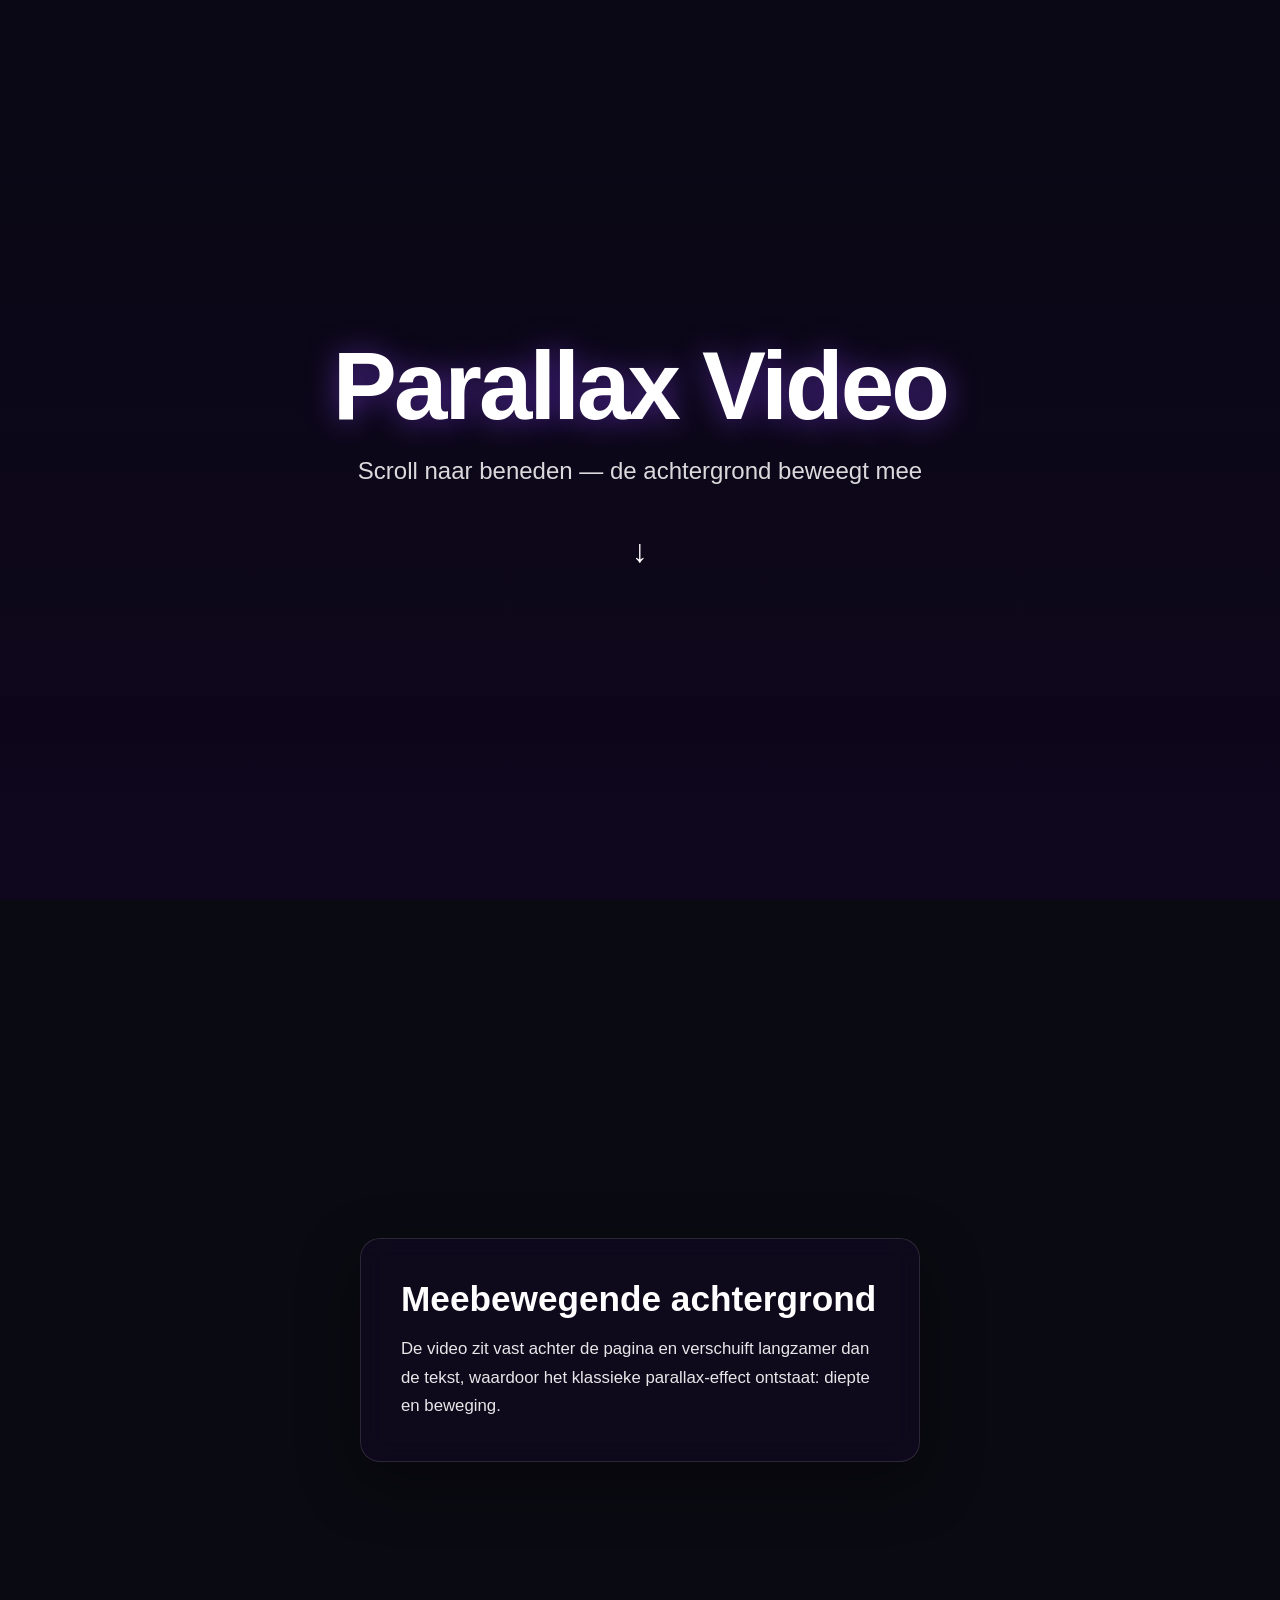
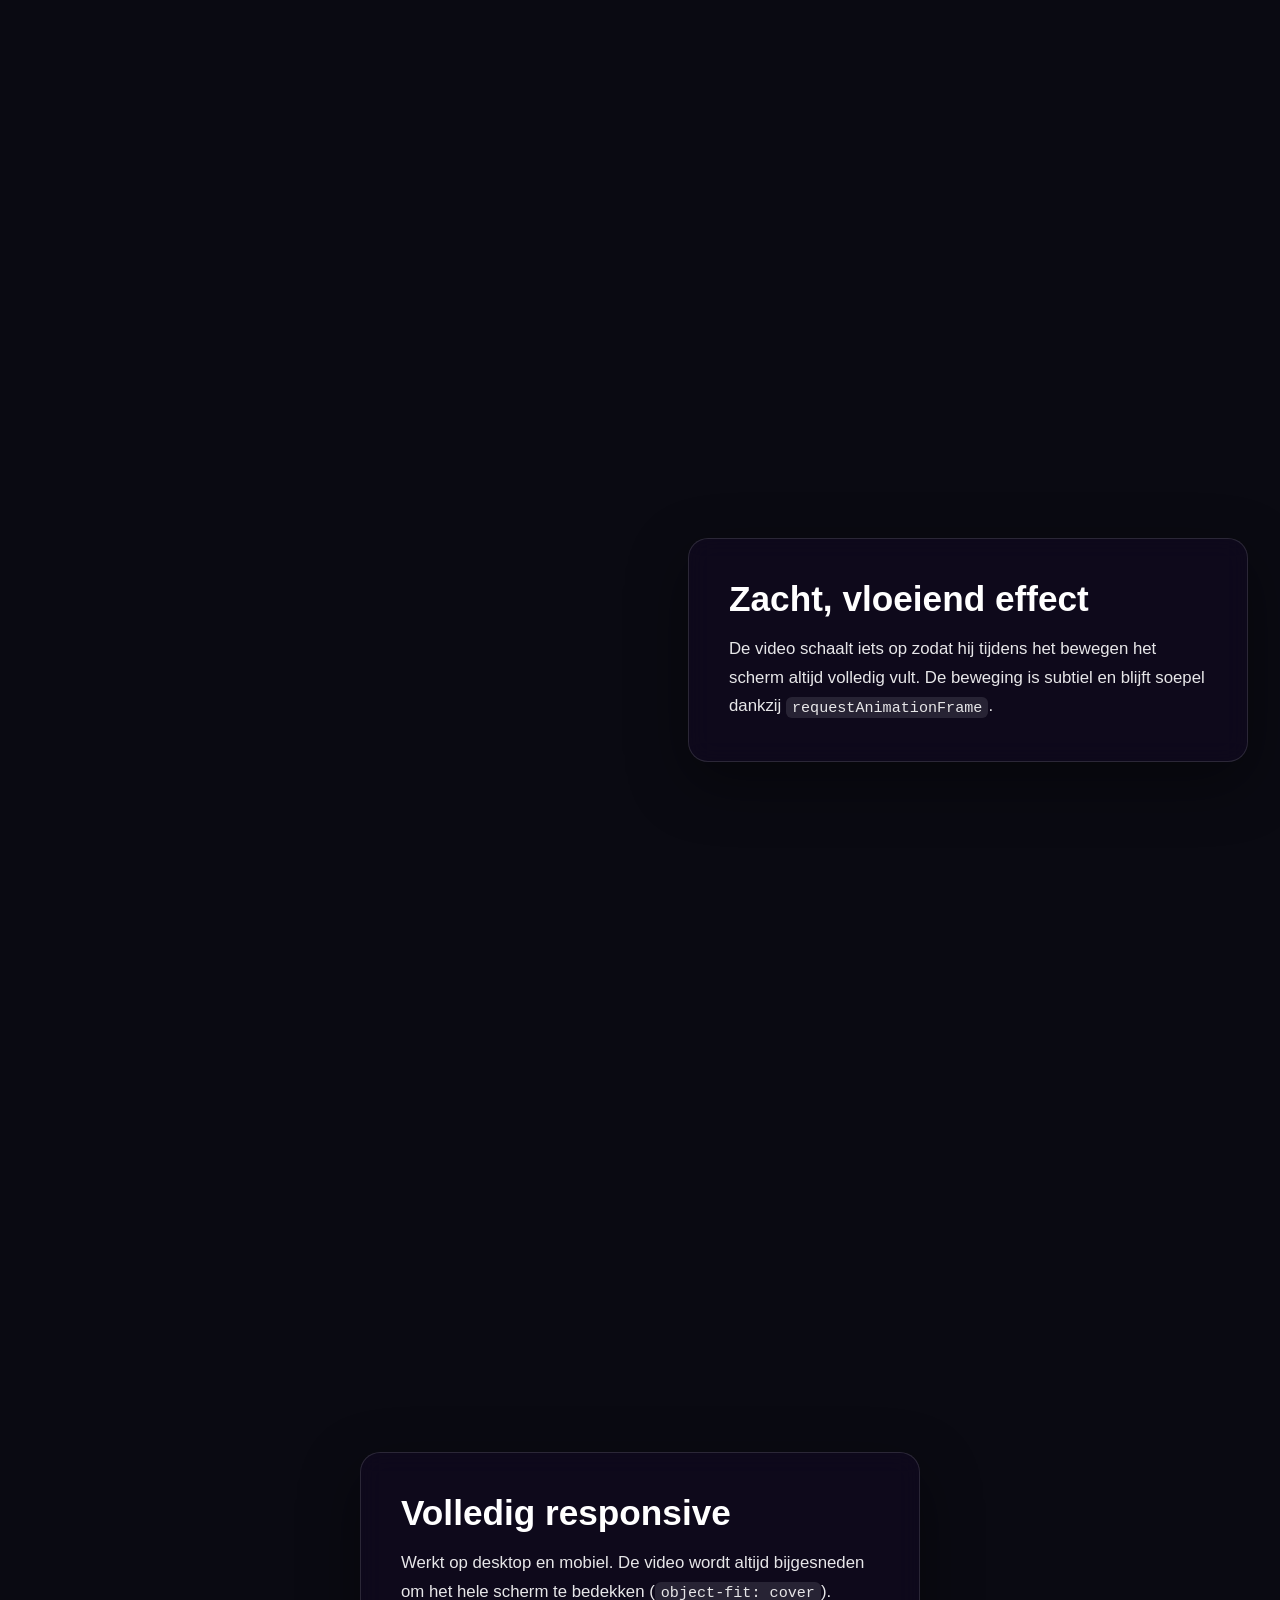
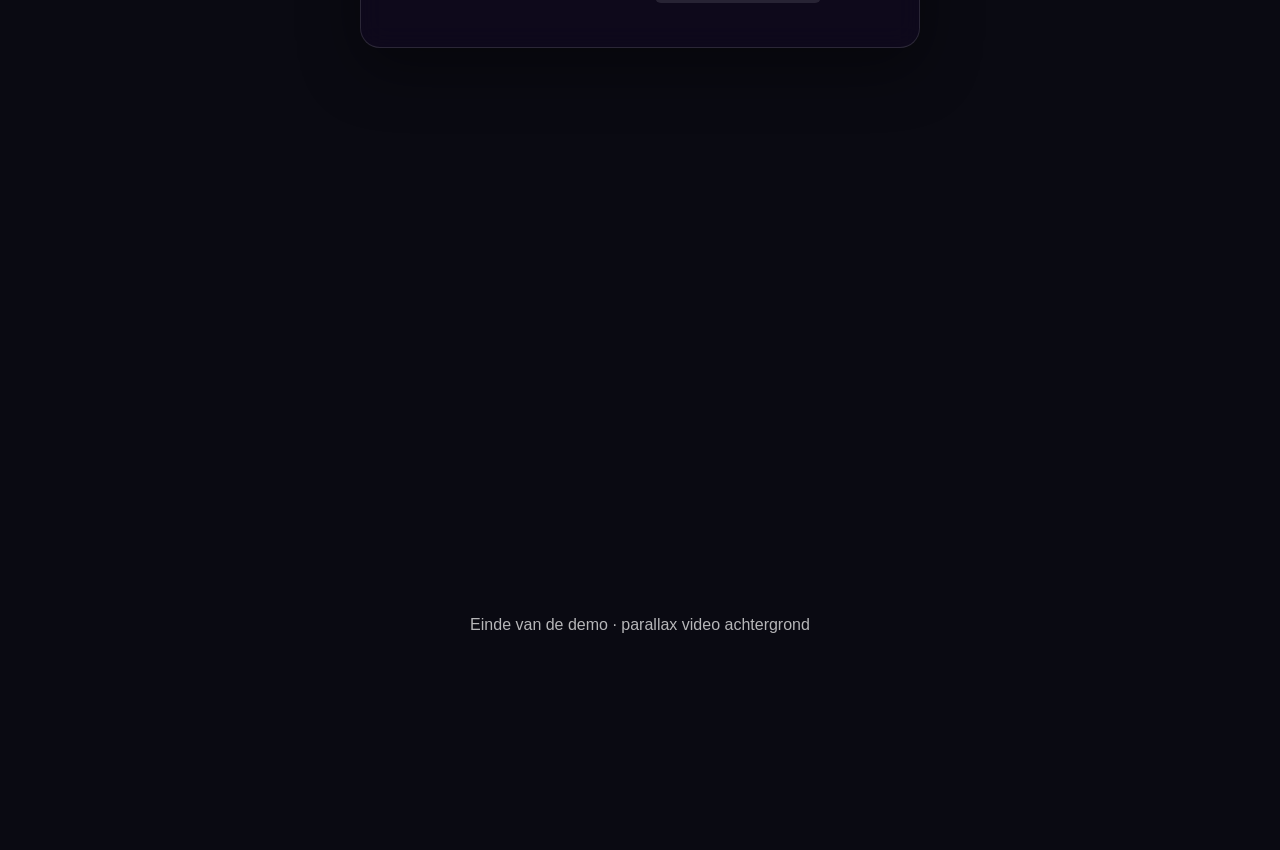
==== index.html @ 03391b0f "Add parallax video background demo page HTML/CSS/JS demo that uses a fullscreen video as a parallax " ====
<!DOCTYPE html>
<html lang="nl">
<head>
  <meta charset="UTF-8" />
  <meta name="viewport" content="width=device-width, initial-scale=1.0" />
  <title>Parallax Video Demo</title>
  <link rel="stylesheet" href="style.css" />
</head>
<body>

  <!-- Vaste video-achtergrond die meebeweegt via parallax -->
  <div class="video-bg">
    <video autoplay muted loop playsinline id="bg-video">
      <source src="moving_the_ropes_light_turn_more_and_more_purple_wt83jrj3u7qhz86aoi25_1.mp4" type="video/mp4" />
      Je browser ondersteunt geen HTML5-video.
    </video>
    <div class="overlay"></div>
  </div>

  <!-- Content die over de video heen scrolt -->
  <main>
    <section class="hero">
      <h1>Parallax Video</h1>
      <p>Scroll naar beneden — de achtergrond beweegt mee</p>
      <div class="scroll-hint">↓</div>
    </section>

    <section class="panel">
      <div class="card">
        <h2>Meebewegende achtergrond</h2>
        <p>De video zit vast achter de pagina en verschuift langzamer dan de tekst,
           waardoor het klassieke parallax-effect ontstaat: diepte en beweging.</p>
      </div>
    </section>

    <section class="panel alt">
      <div class="card">
        <h2>Zacht, vloeiend effect</h2>
        <p>De video schaalt iets op zodat hij tijdens het bewegen het scherm altijd
           volledig vult. De beweging is subtiel en blijft soepel dankzij
           <code>requestAnimationFrame</code>.</p>
      </div>
    </section>

    <section class="panel">
      <div class="card">
        <h2>Volledig responsive</h2>
        <p>Werkt op desktop en mobiel. De video wordt altijd bijgesneden om het
           hele scherm te bedekken (<code>object-fit: cover</code>).</p>
      </div>
    </section>

    <footer>
      <p>Einde van de demo · parallax video achtergrond</p>
    </footer>
  </main>

  <script src="script.js"></script>
</body>
</html>
---- style.css ----
* {
  margin: 0;
  padding: 0;
  box-sizing: border-box;
}

html {
  scroll-behavior: smooth;
}

body {
  font-family: -apple-system, BlinkMacSystemFont, "Segoe UI", Roboto, Helvetica, Arial, sans-serif;
  color: #fff;
  background: #0a0a12;
  overflow-x: hidden;
}

/* ---- Video achtergrond (parallax) ---- */
.video-bg {
  position: fixed;
  top: 0;
  left: 0;
  width: 100%;
  height: 100%;
  z-index: -1;
  overflow: hidden;
  /* startpunt voor de parallax-transform */
  will-change: transform;
}

.video-bg video {
  position: absolute;
  top: 50%;
  left: 50%;
  min-width: 100%;
  min-height: 100%;
  width: auto;
  height: auto;
  /* iets opgeschaald zodat parallax-verschuiving nooit randen toont */
  transform: translate(-50%, -50%) scale(1.15);
  object-fit: cover;
}

.overlay {
  position: absolute;
  inset: 0;
  background: linear-gradient(180deg, rgba(10, 5, 25, 0.35), rgba(20, 5, 40, 0.55));
}

/* ---- Content ---- */
main {
  position: relative;
  z-index: 1;
}

section {
  min-height: 100vh;
  display: flex;
  align-items: center;
  justify-content: center;
  padding: 2rem;
}

.hero {
  flex-direction: column;
  text-align: center;
}

.hero h1 {
  font-size: clamp(2.5rem, 9vw, 6rem);
  font-weight: 800;
  letter-spacing: -0.03em;
  text-shadow: 0 2px 30px rgba(120, 60, 220, 0.6);
}

.hero p {
  margin-top: 1rem;
  font-size: clamp(1rem, 3vw, 1.5rem);
  opacity: 0.85;
}

.scroll-hint {
  margin-top: 3rem;
  font-size: 2rem;
  animation: bounce 1.8s infinite;
}

@keyframes bounce {
  0%, 100% { transform: translateY(0); opacity: 0.6; }
  50% { transform: translateY(12px); opacity: 1; }
}

.card {
  max-width: 560px;
  padding: 2.5rem;
  background: rgba(20, 10, 40, 0.45);
  backdrop-filter: blur(12px);
  -webkit-backdrop-filter: blur(12px);
  border: 1px solid rgba(255, 255, 255, 0.12);
  border-radius: 20px;
  box-shadow: 0 20px 60px rgba(0, 0, 0, 0.4);
}

.panel.alt .card {
  margin-left: auto;
}

.card h2 {
  font-size: clamp(1.5rem, 4vw, 2.2rem);
  margin-bottom: 1rem;
}

.card p {
  font-size: 1.05rem;
  line-height: 1.7;
  opacity: 0.9;
}

code {
  background: rgba(255, 255, 255, 0.12);
  padding: 0.1em 0.4em;
  border-radius: 6px;
  font-size: 0.9em;
}

footer {
  min-height: 50vh;
  display: flex;
  align-items: center;
  justify-content: center;
  text-align: center;
  opacity: 0.7;
}
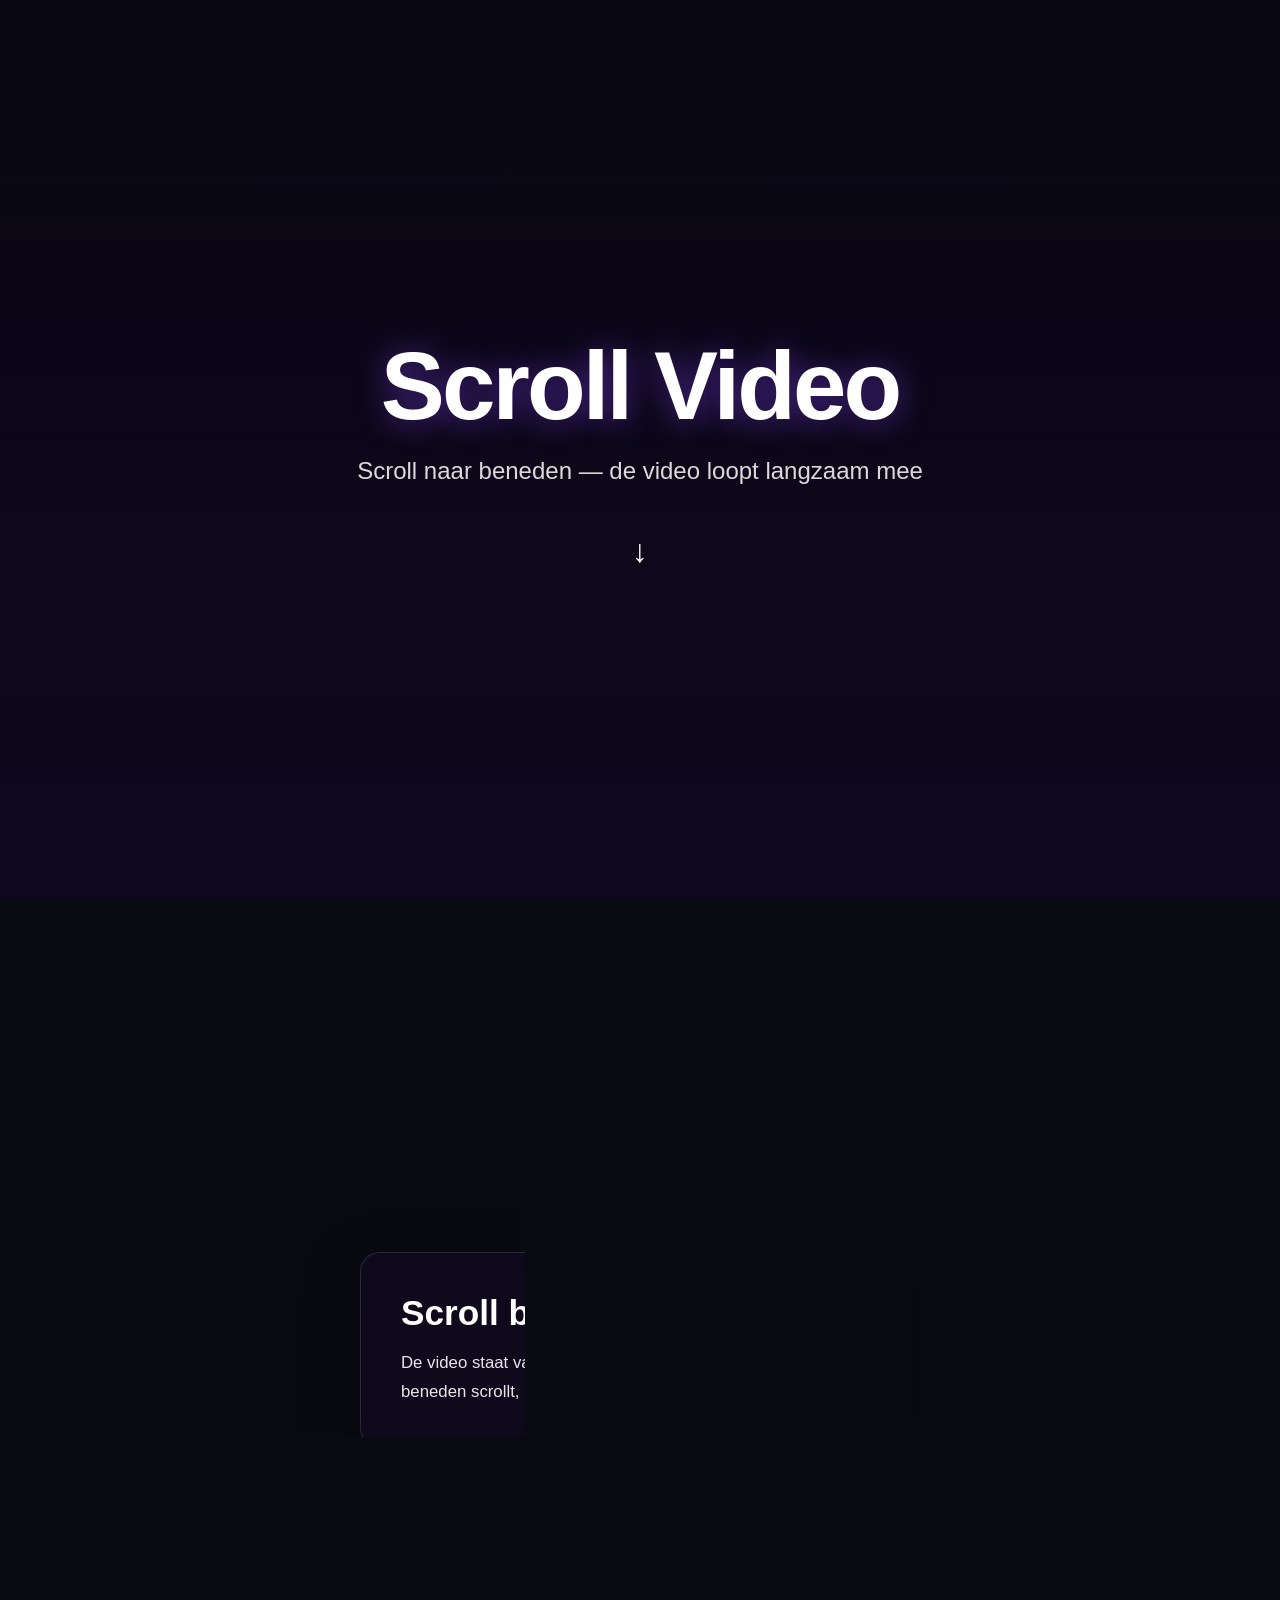
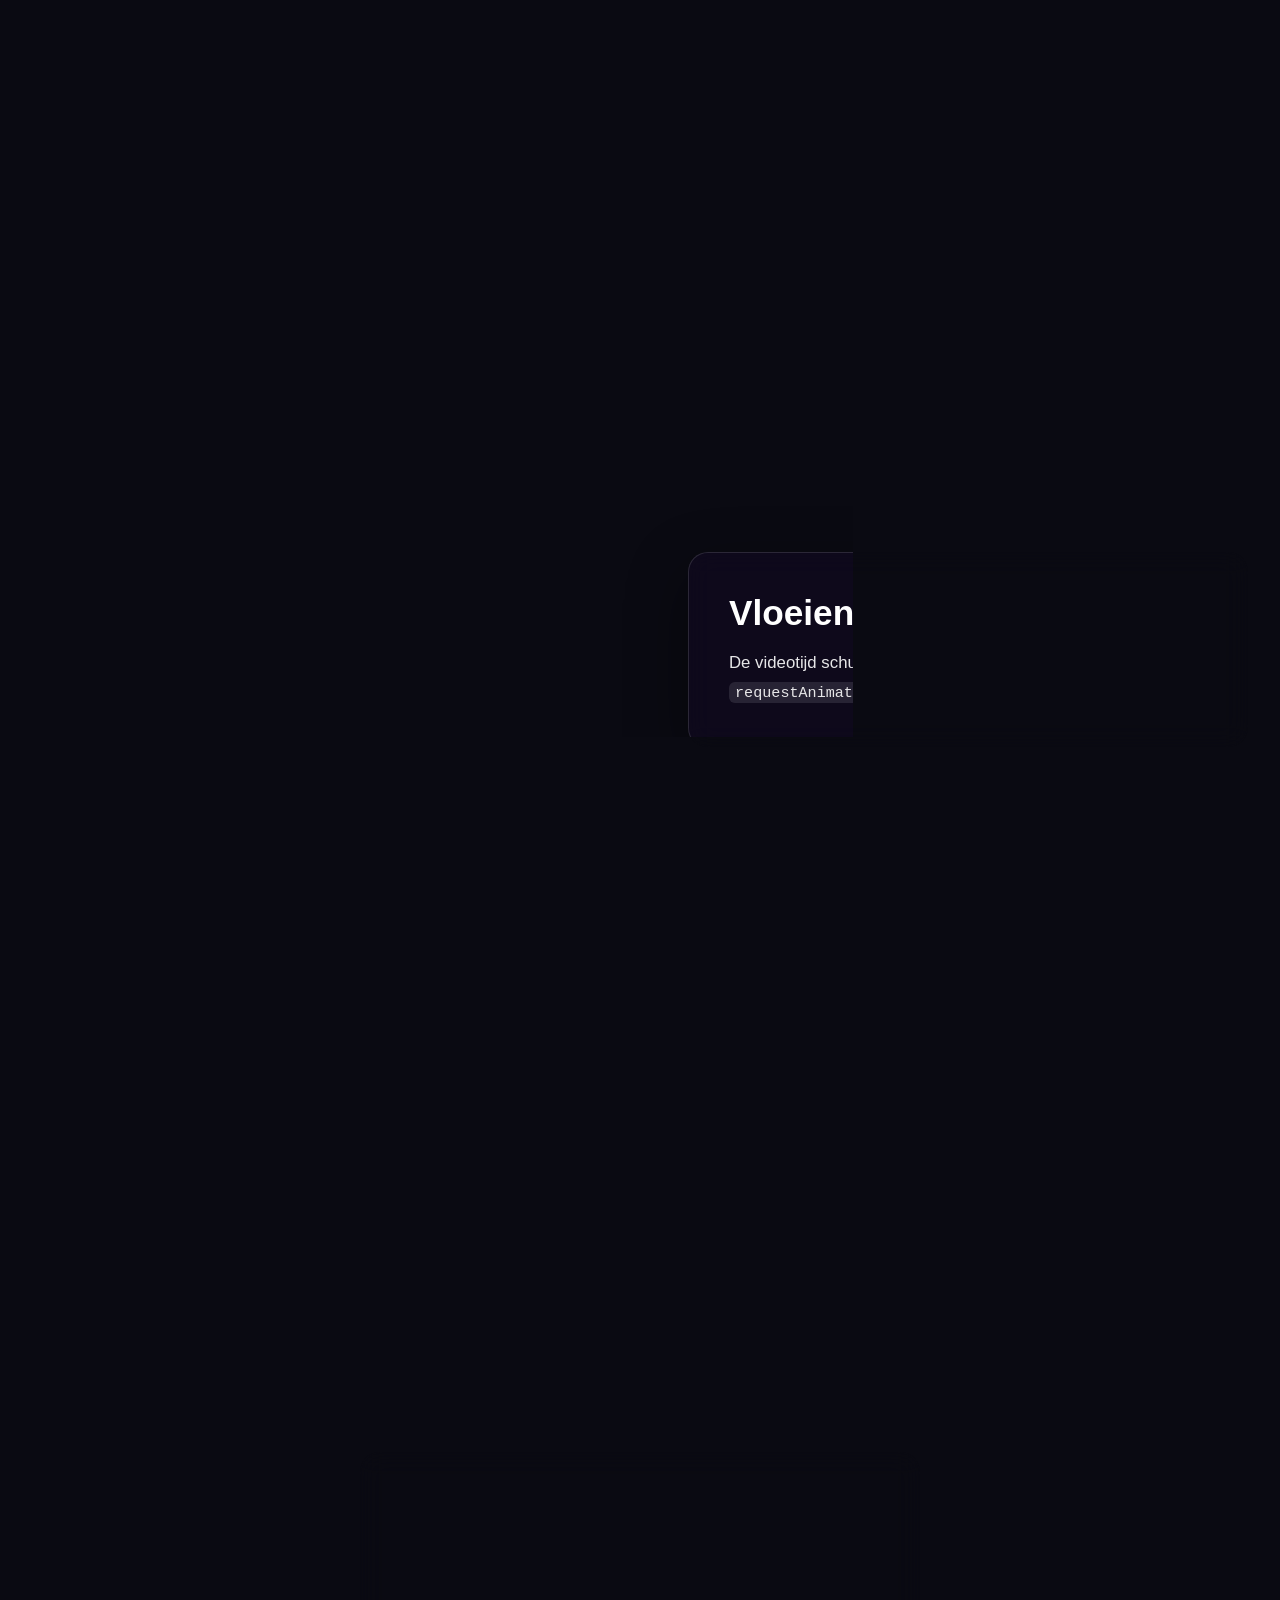
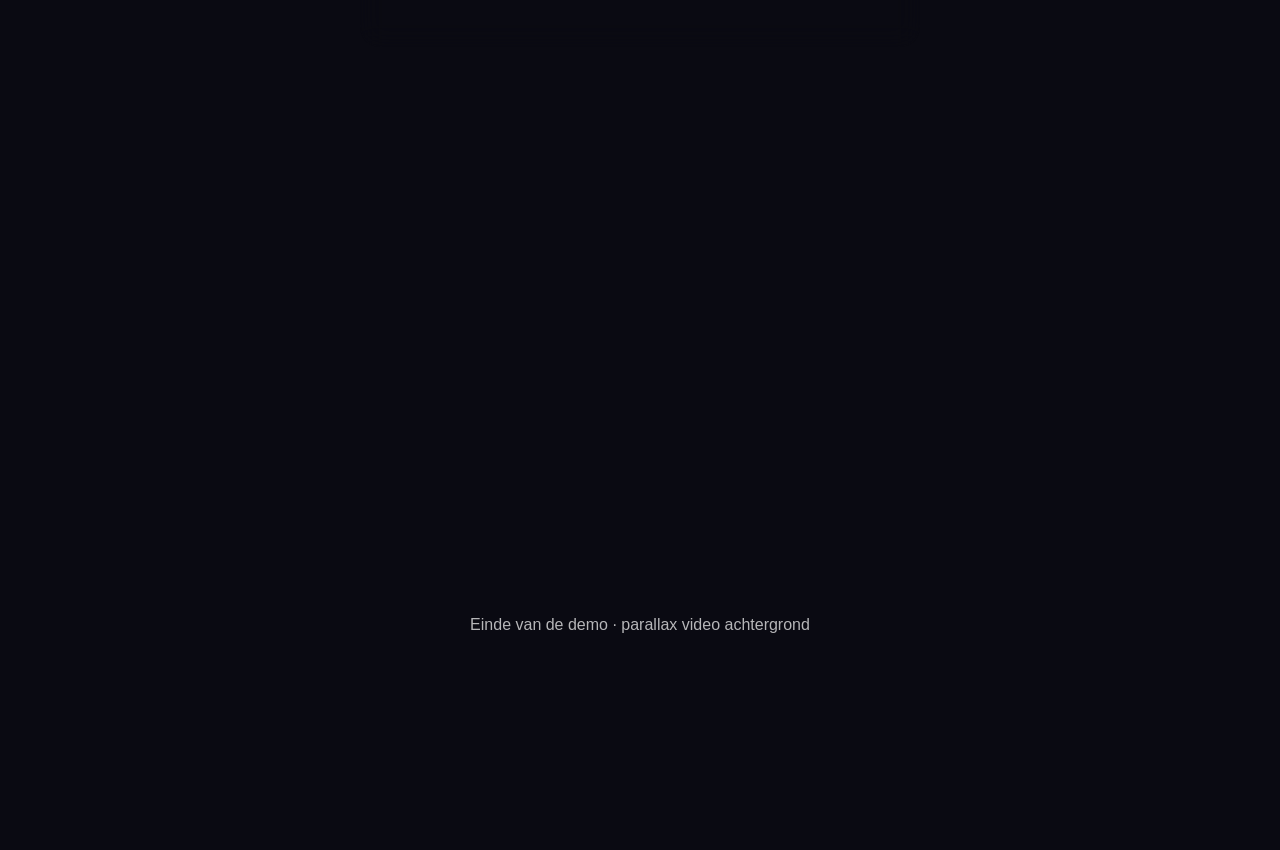
==== commit 72ebc7f9: "Change to scroll-driven video playback Scroll position now controls video.currentTime instead of mov" ====
--- a/index.html
+++ b/index.html
@@ -8,9 +8,9 @@
 </head>
 <body>
 
-  <!-- Vaste video-achtergrond die meebeweegt via parallax -->
+  <!-- Vaste video-achtergrond; scroll bepaalt hoe ver de video is afgespeeld -->
   <div class="video-bg">
-    <video autoplay muted loop playsinline id="bg-video">
+    <video muted playsinline preload="auto" id="bg-video">
       <source src="moving_the_ropes_light_turn_more_and_more_purple_wt83jrj3u7qhz86aoi25_1.mp4" type="video/mp4" />
       Je browser ondersteunt geen HTML5-video.
     </video>
@@ -20,25 +20,24 @@
   <!-- Content die over de video heen scrolt -->
   <main>
     <section class="hero">
-      <h1>Parallax Video</h1>
-      <p>Scroll naar beneden — de achtergrond beweegt mee</p>
+      <h1>Scroll Video</h1>
+      <p>Scroll naar beneden — de video loopt langzaam mee</p>
       <div class="scroll-hint">↓</div>
     </section>
 
     <section class="panel">
       <div class="card">
-        <h2>Meebewegende achtergrond</h2>
-        <p>De video zit vast achter de pagina en verschuift langzamer dan de tekst,
-           waardoor het klassieke parallax-effect ontstaat: diepte en beweging.</p>
+        <h2>Scroll bestuurt de video</h2>
+        <p>De video staat vast op de achtergrond. Hoe verder je naar beneden
+           scrollt, hoe verder de video afspeelt — stap voor stap.</p>
       </div>
     </section>
 
     <section class="panel alt">
       <div class="card">
-        <h2>Zacht, vloeiend effect</h2>
-        <p>De video schaalt iets op zodat hij tijdens het bewegen het scherm altijd
-           volledig vult. De beweging is subtiel en blijft soepel dankzij
-           <code>requestAnimationFrame</code>.</p>
+        <h2>Vloeiend doorlopen</h2>
+        <p>De videotijd schuift soepel naar de scrollpositie toe dankzij
+           <code>requestAnimationFrame</code>, zodat de beweging niet schokt.</p>
       </div>
     </section>
 
--- a/style.css
+++ b/style.css
@@ -15,7 +15,7 @@
   overflow-x: hidden;
 }
 
-/* ---- Video achtergrond (parallax) ---- */
+/* ---- Vaste video-achtergrond (scroll bestuurt afspeeltijd) ---- */
 .video-bg {
   position: fixed;
   top: 0;
@@ -24,8 +24,6 @@
   height: 100%;
   z-index: -1;
   overflow: hidden;
-  /* startpunt voor de parallax-transform */
-  will-change: transform;
 }
 
 .video-bg video {
@@ -36,8 +34,7 @@
   min-height: 100%;
   width: auto;
   height: auto;
-  /* iets opgeschaald zodat parallax-verschuiving nooit randen toont */
-  transform: translate(-50%, -50%) scale(1.15);
+  transform: translate(-50%, -50%);
   object-fit: cover;
 }
 
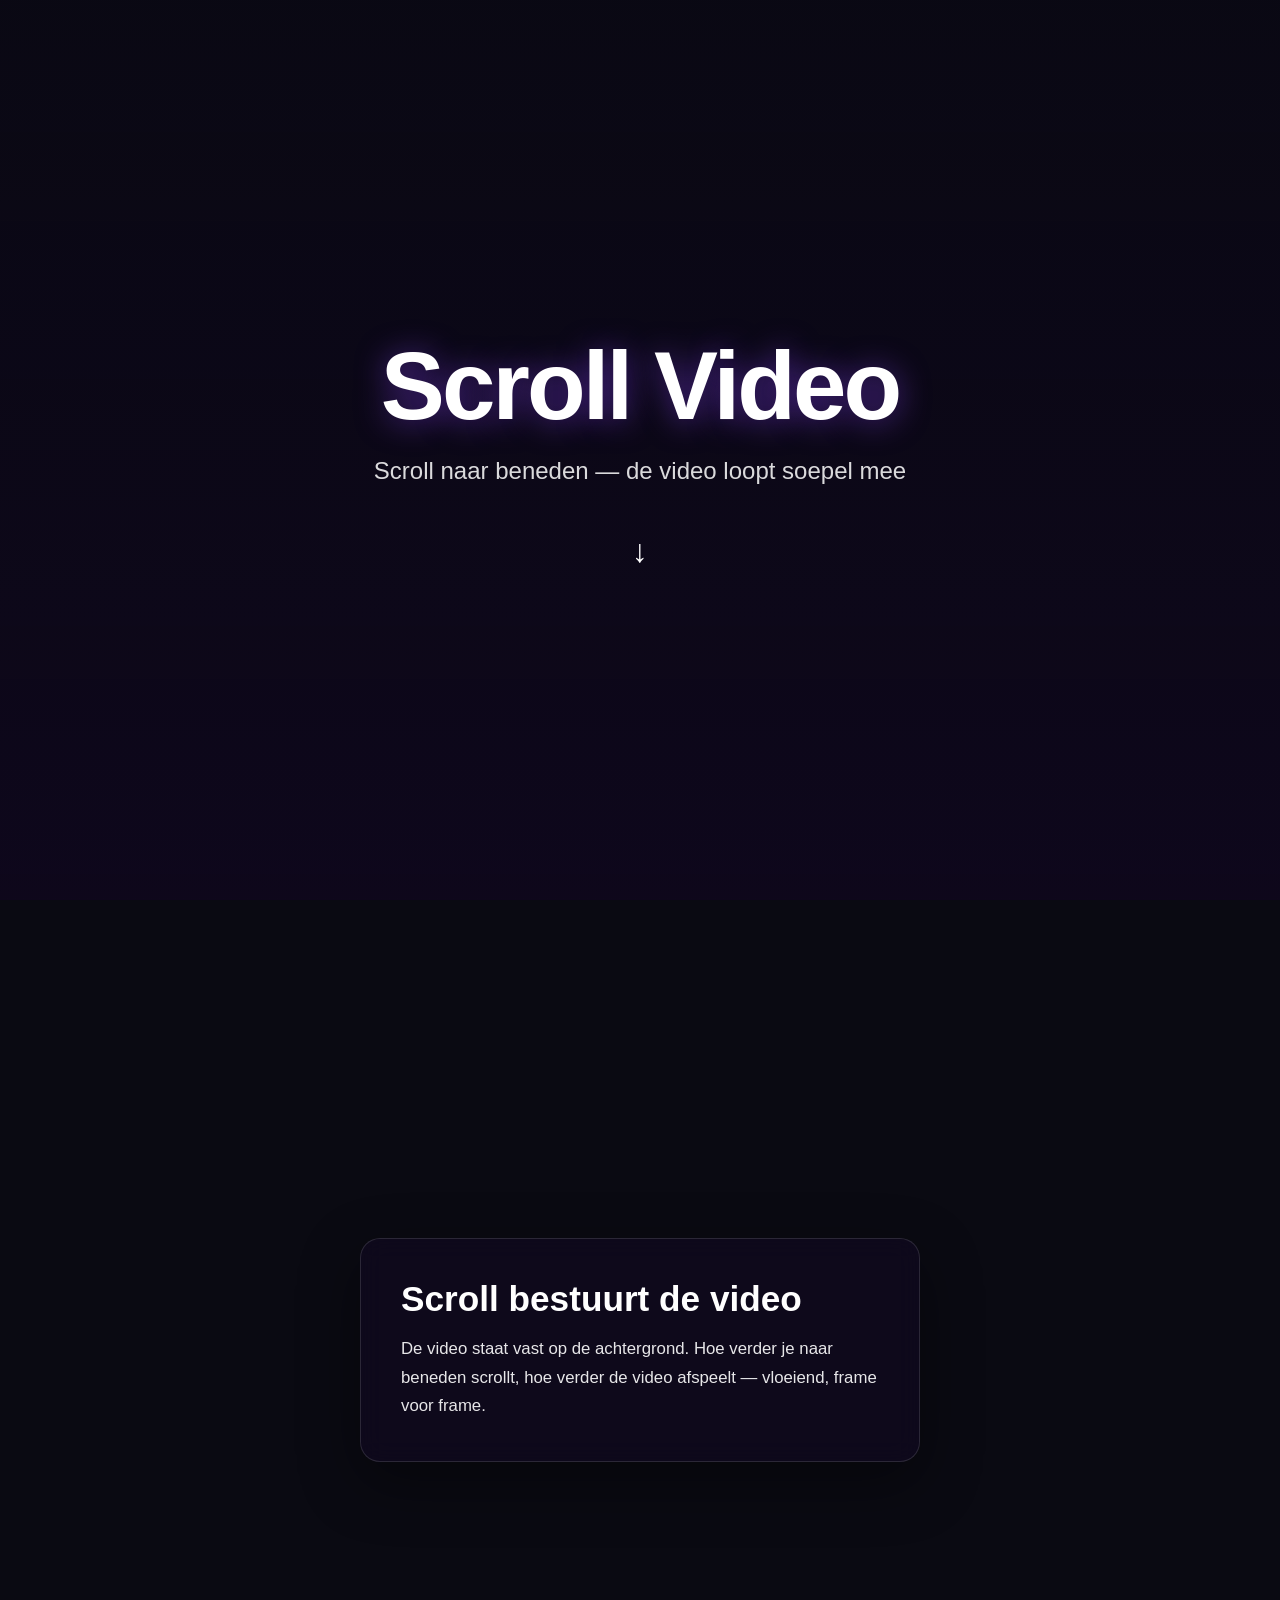
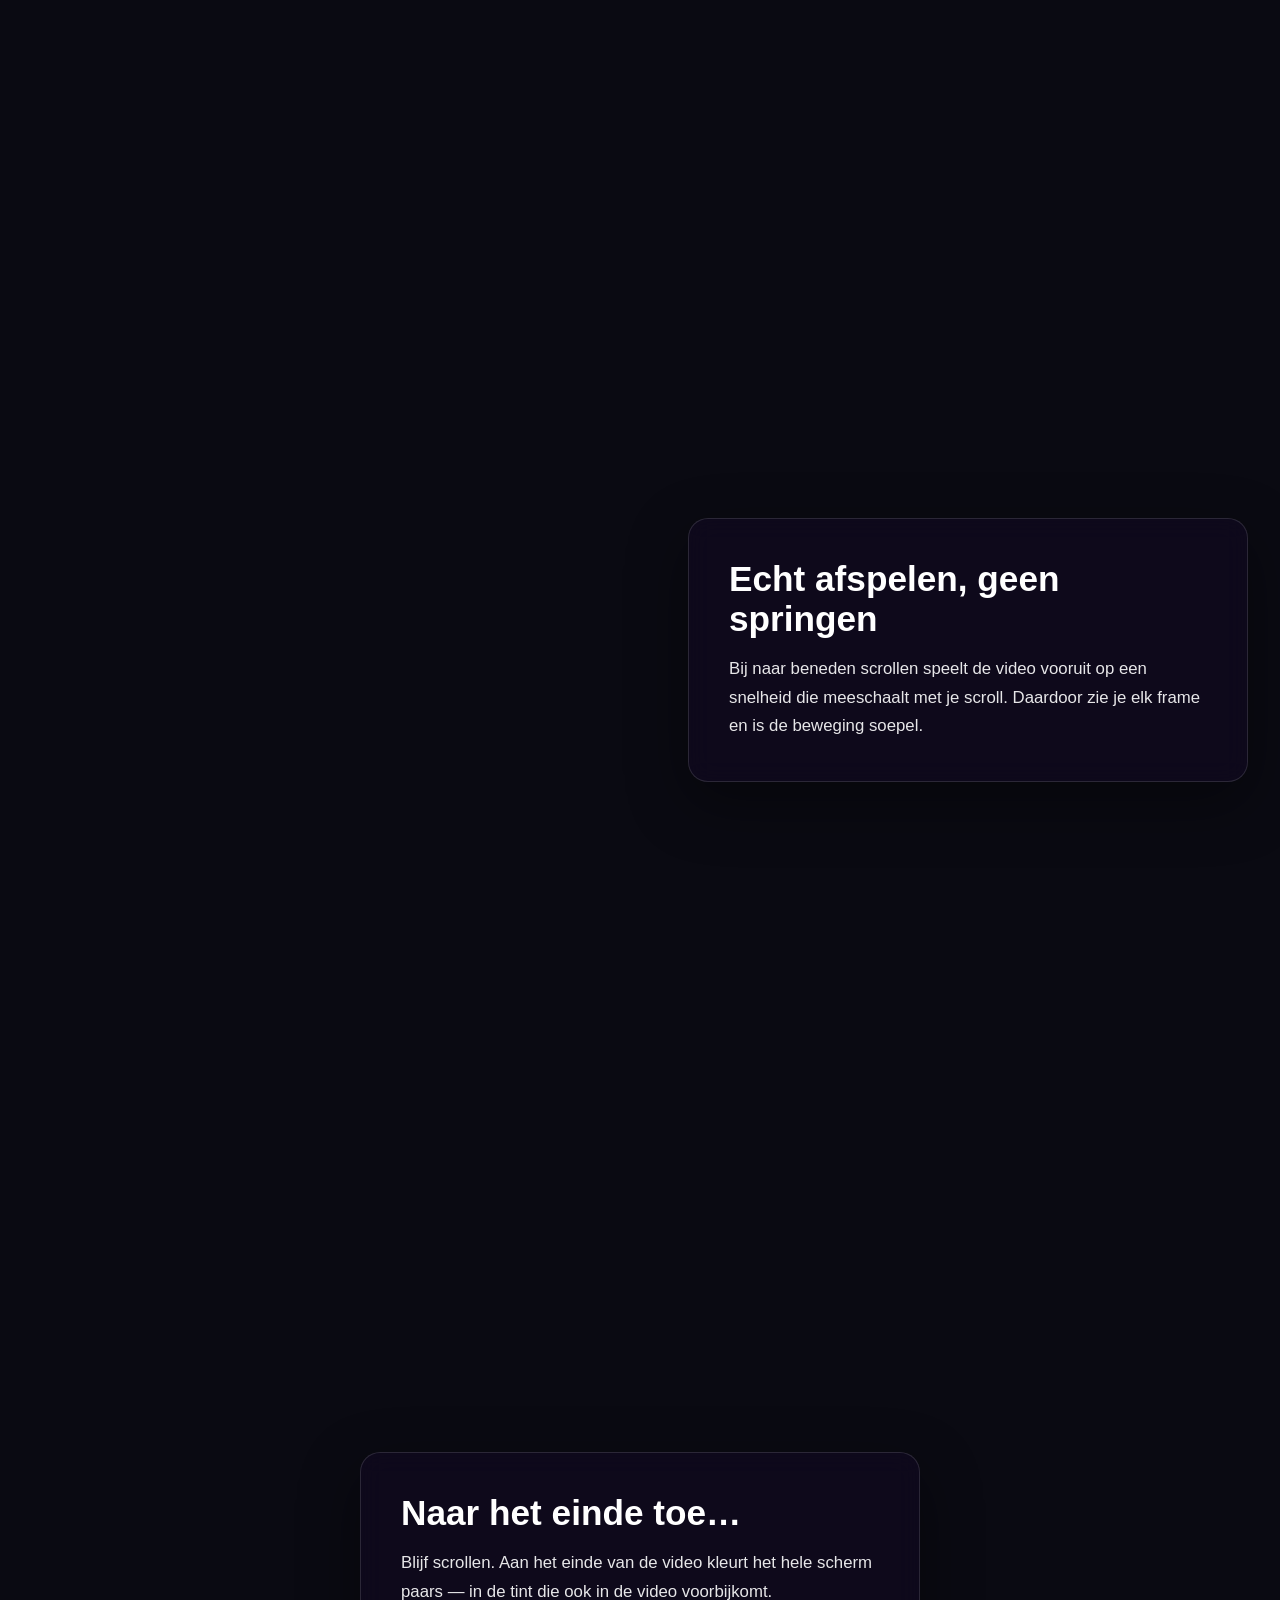
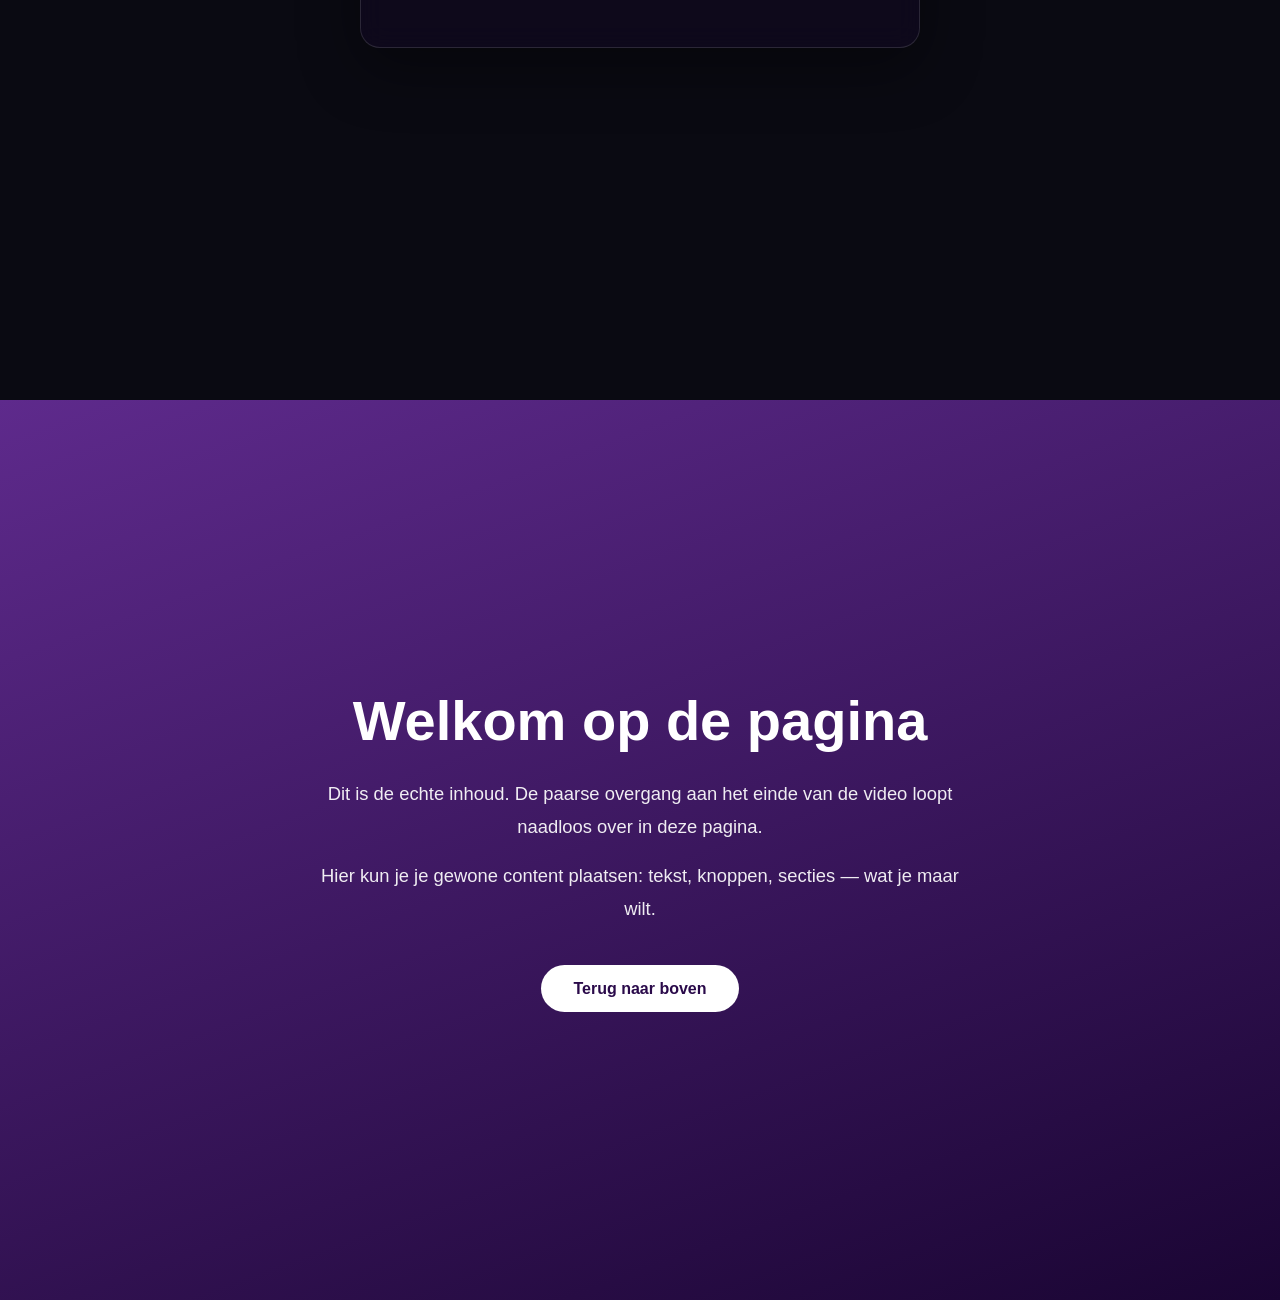
==== commit 7df59108: "Smooth playback-based scrubbing and purple end transition - Scroll now plays the video forward (ever" ====
--- a/index.html
+++ b/index.html
@@ -3,7 +3,7 @@
 <head>
   <meta charset="UTF-8" />
   <meta name="viewport" content="width=device-width, initial-scale=1.0" />
-  <title>Parallax Video Demo</title>
+  <title>Scroll Video Demo</title>
   <link rel="stylesheet" href="style.css" />
 </head>
 <body>
@@ -17,41 +17,55 @@
     <div class="overlay"></div>
   </div>
 
-  <!-- Content die over de video heen scrolt -->
+  <!-- Paarse sluier die aan het einde van de video het scherm vult -->
+  <div class="purple-veil" id="purple-veil"></div>
+
   <main>
-    <section class="hero">
-      <h1>Scroll Video</h1>
-      <p>Scroll naar beneden — de video loopt langzaam mee</p>
-      <div class="scroll-hint">↓</div>
-    </section>
+    <!-- Scrub-zone: hierbinnen bestuurt scrollen de video -->
+    <div class="scrub" id="scrub">
+      <section class="hero">
+        <h1>Scroll Video</h1>
+        <p>Scroll naar beneden — de video loopt soepel mee</p>
+        <div class="scroll-hint">↓</div>
+      </section>
 
-    <section class="panel">
-      <div class="card">
-        <h2>Scroll bestuurt de video</h2>
-        <p>De video staat vast op de achtergrond. Hoe verder je naar beneden
-           scrollt, hoe verder de video afspeelt — stap voor stap.</p>
+      <section class="panel">
+        <div class="card">
+          <h2>Scroll bestuurt de video</h2>
+          <p>De video staat vast op de achtergrond. Hoe verder je naar beneden
+             scrollt, hoe verder de video afspeelt — vloeiend, frame voor frame.</p>
+        </div>
+      </section>
+
+      <section class="panel alt">
+        <div class="card">
+          <h2>Echt afspelen, geen springen</h2>
+          <p>Bij naar beneden scrollen speelt de video vooruit op een snelheid
+             die meeschaalt met je scroll. Daardoor zie je elk frame en is de
+             beweging soepel.</p>
+        </div>
+      </section>
+
+      <section class="panel">
+        <div class="card">
+          <h2>Naar het einde toe…</h2>
+          <p>Blijf scrollen. Aan het einde van de video kleurt het hele scherm
+             paars — in de tint die ook in de video voorbijkomt.</p>
+        </div>
+      </section>
+    </div>
+
+    <!-- De echte pagina, waar je in terechtkomt na de paarse overgang -->
+    <section class="real-page">
+      <div class="real-inner">
+        <h2>Welkom op de pagina</h2>
+        <p>Dit is de echte inhoud. De paarse overgang aan het einde van de video
+           loopt naadloos over in deze pagina.</p>
+        <p>Hier kun je je gewone content plaatsen: tekst, knoppen, secties — wat je
+           maar wilt.</p>
+        <a class="btn" href="#top">Terug naar boven</a>
       </div>
     </section>
-
-    <section class="panel alt">
-      <div class="card">
-        <h2>Vloeiend doorlopen</h2>
-        <p>De videotijd schuift soepel naar de scrollpositie toe dankzij
-           <code>requestAnimationFrame</code>, zodat de beweging niet schokt.</p>
-      </div>
-    </section>
-
-    <section class="panel">
-      <div class="card">
-        <h2>Volledig responsive</h2>
-        <p>Werkt op desktop en mobiel. De video wordt altijd bijgesneden om het
-           hele scherm te bedekken (<code>object-fit: cover</code>).</p>
-      </div>
-    </section>
-
-    <footer>
-      <p>Einde van de demo · parallax video achtergrond</p>
-    </footer>
   </main>
 
   <script src="script.js"></script>
--- a/style.css
+++ b/style.css
@@ -1,3 +1,8 @@
+:root {
+  /* Paarse eindkleur — wordt door JS overschreven met de echte kleur uit de video */
+  --end-color: #5e2a8c;
+}
+
 * {
   margin: 0;
   padding: 0;
@@ -41,7 +46,18 @@
 .overlay {
   position: absolute;
   inset: 0;
-  background: linear-gradient(180deg, rgba(10, 5, 25, 0.35), rgba(20, 5, 40, 0.55));
+  background: linear-gradient(180deg, rgba(10, 5, 25, 0.25), rgba(20, 5, 40, 0.45));
+}
+
+/* ---- Paarse sluier voor de overgang naar de echte pagina ---- */
+.purple-veil {
+  position: fixed;
+  inset: 0;
+  z-index: 5;
+  background: var(--end-color);
+  opacity: 0;
+  pointer-events: none;
+  will-change: opacity;
 }
 
 /* ---- Content ---- */
@@ -113,18 +129,43 @@
   opacity: 0.9;
 }
 
-code {
-  background: rgba(255, 255, 255, 0.12);
-  padding: 0.1em 0.4em;
-  border-radius: 6px;
-  font-size: 0.9em;
+/* ---- De echte pagina ---- */
+.real-page {
+  position: relative;
+  z-index: 10; /* boven de sluier, zodat je er echt in terechtkomt */
+  min-height: 100vh;
+  background: linear-gradient(160deg, var(--end-color), #1a0533);
+  text-align: center;
 }
 
-footer {
-  min-height: 50vh;
-  display: flex;
-  align-items: center;
-  justify-content: center;
-  text-align: center;
-  opacity: 0.7;
+.real-inner {
+  max-width: 640px;
 }
+
+.real-inner h2 {
+  font-size: clamp(2rem, 6vw, 3.5rem);
+  margin-bottom: 1.5rem;
+}
+
+.real-inner p {
+  font-size: 1.15rem;
+  line-height: 1.8;
+  opacity: 0.92;
+  margin-bottom: 1rem;
+}
+
+.btn {
+  display: inline-block;
+  margin-top: 1.5rem;
+  padding: 0.9rem 2rem;
+  background: #fff;
+  color: #2a0a4a;
+  text-decoration: none;
+  font-weight: 700;
+  border-radius: 999px;
+  transition: transform 0.2s ease;
+}
+
+.btn:hover {
+  transform: translateY(-2px);
+}
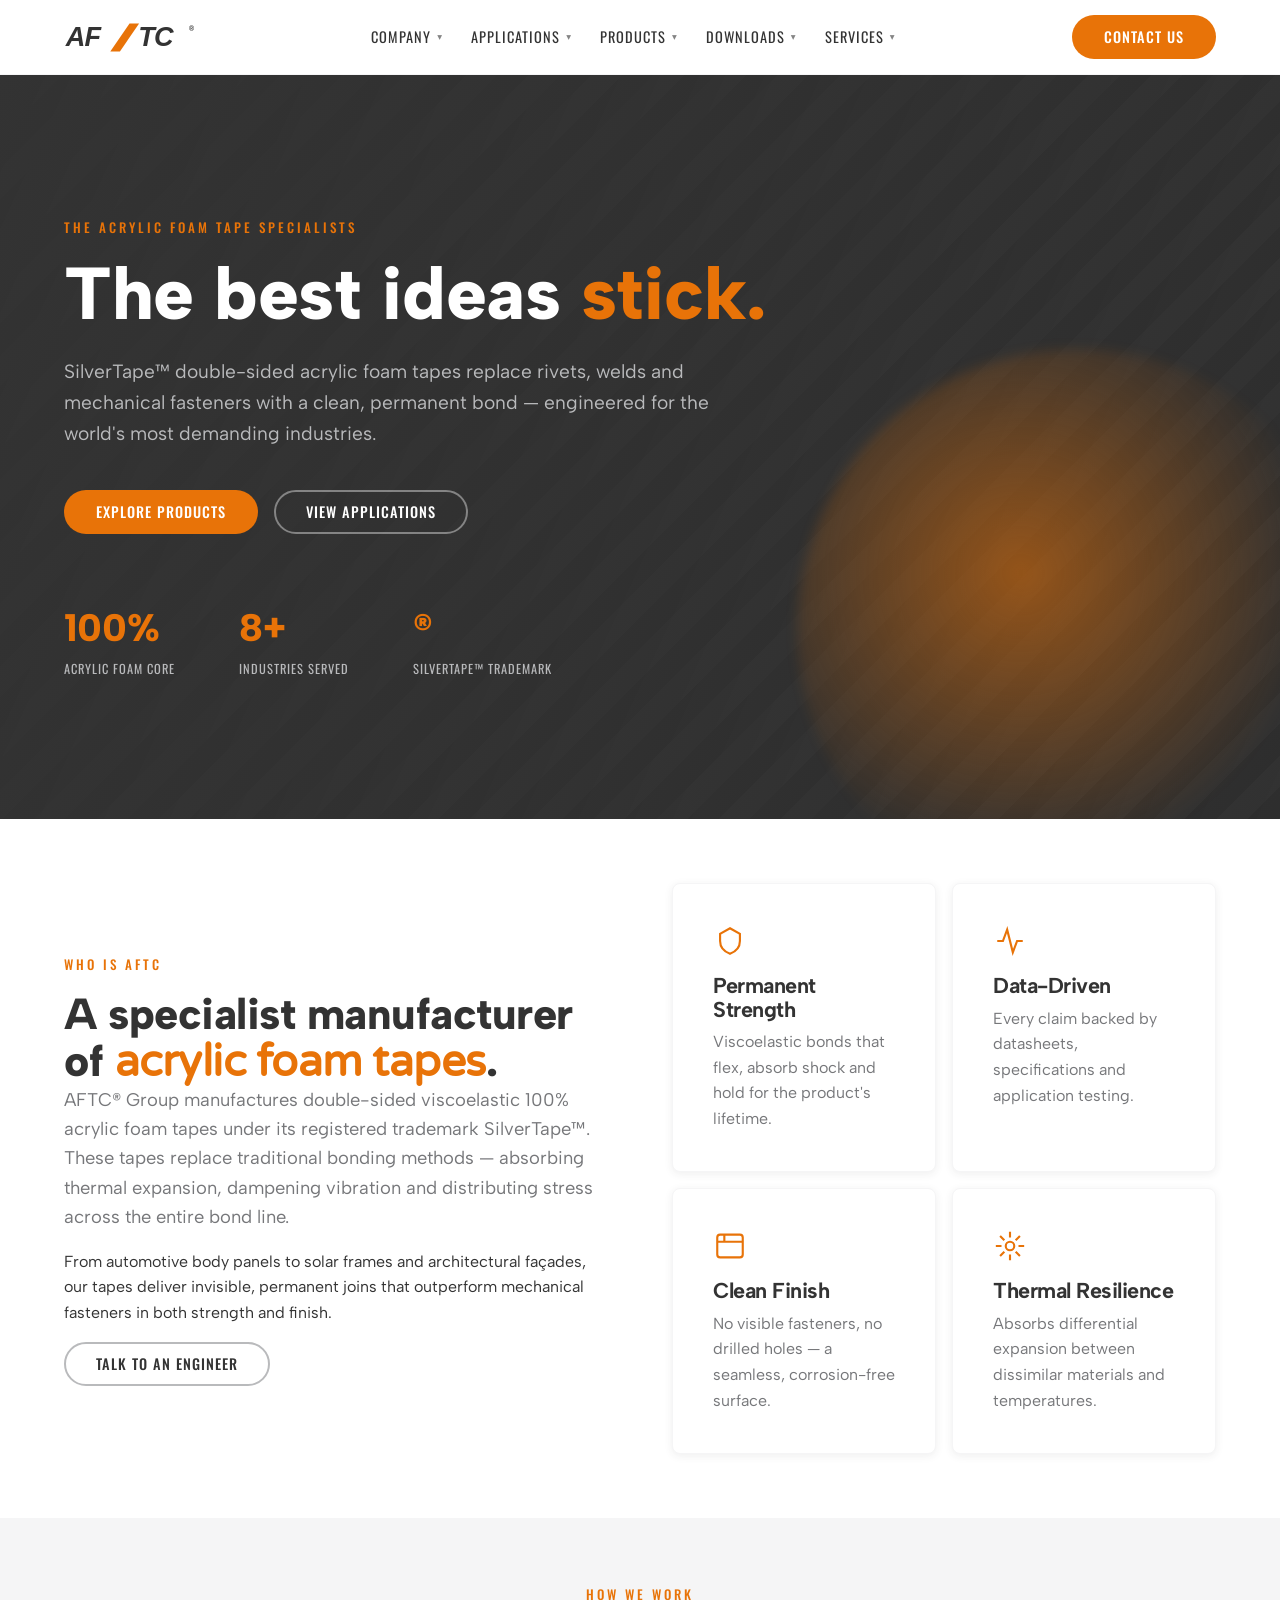
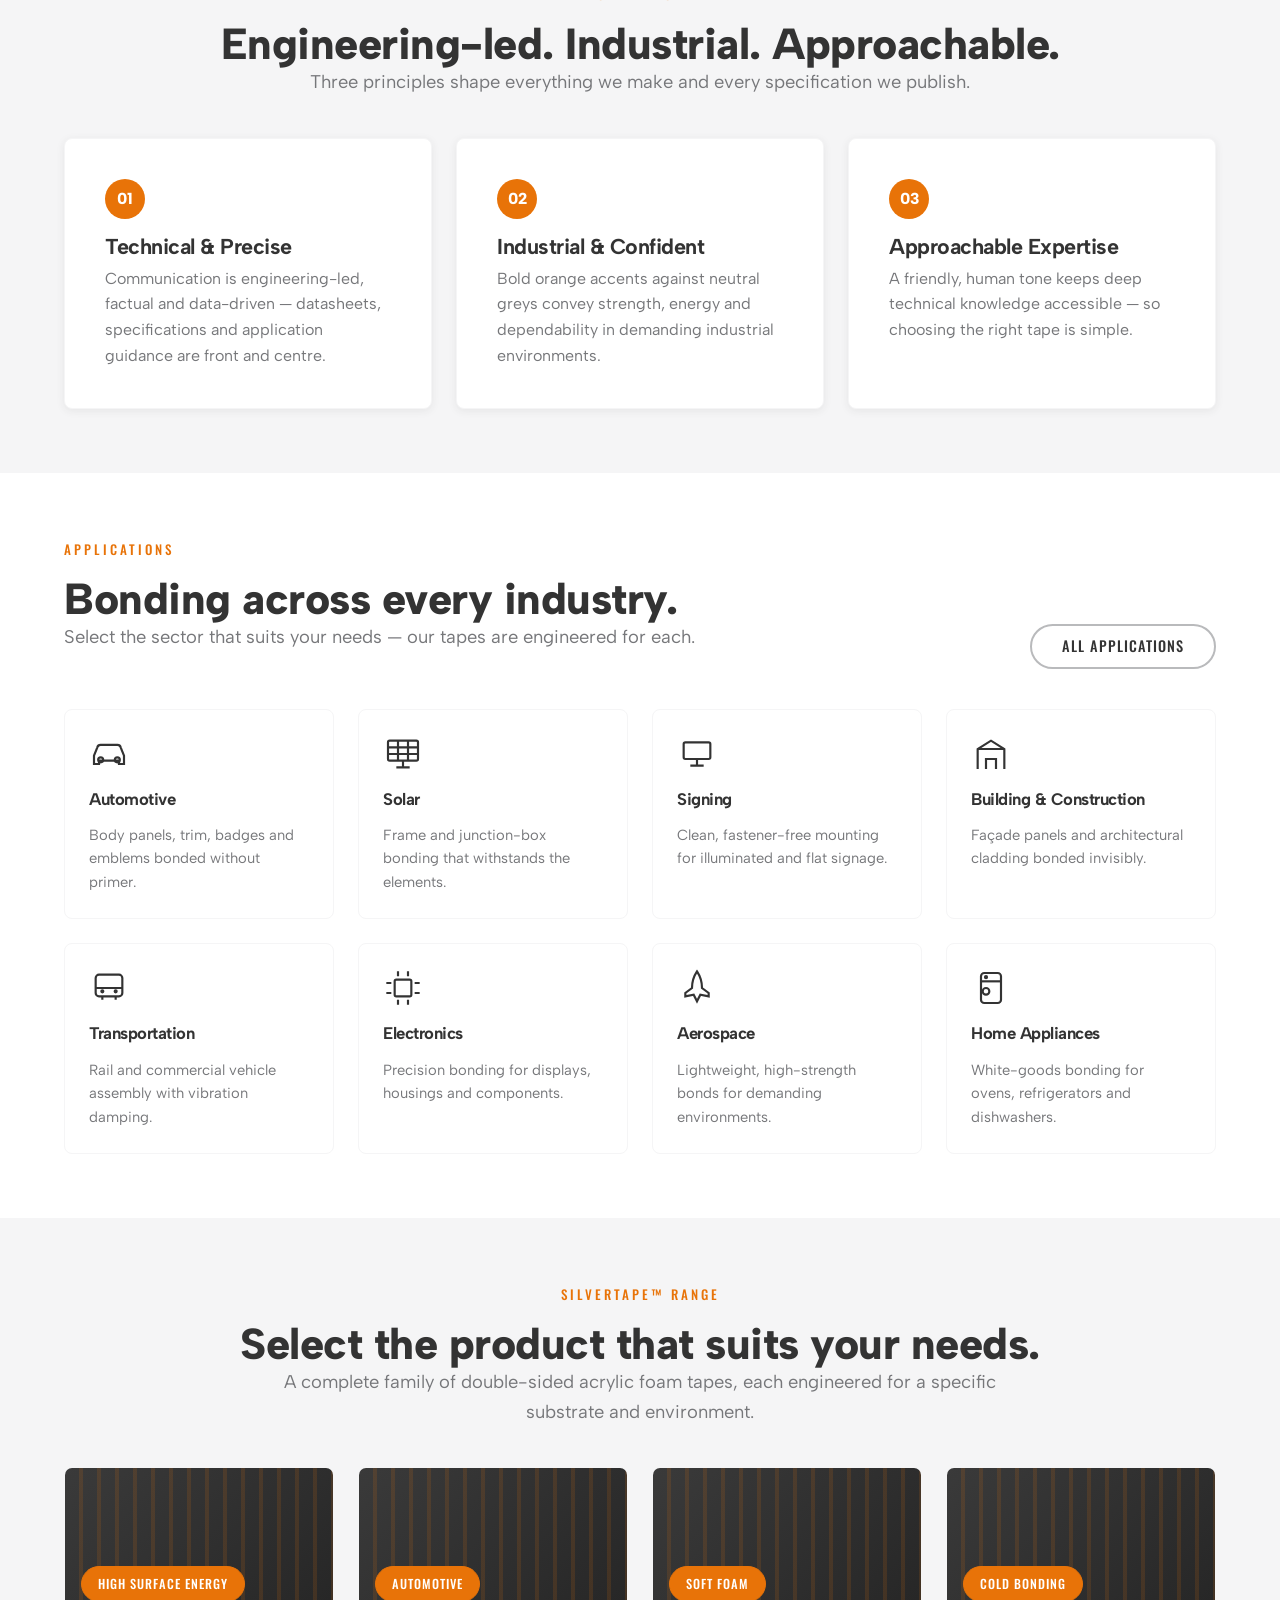
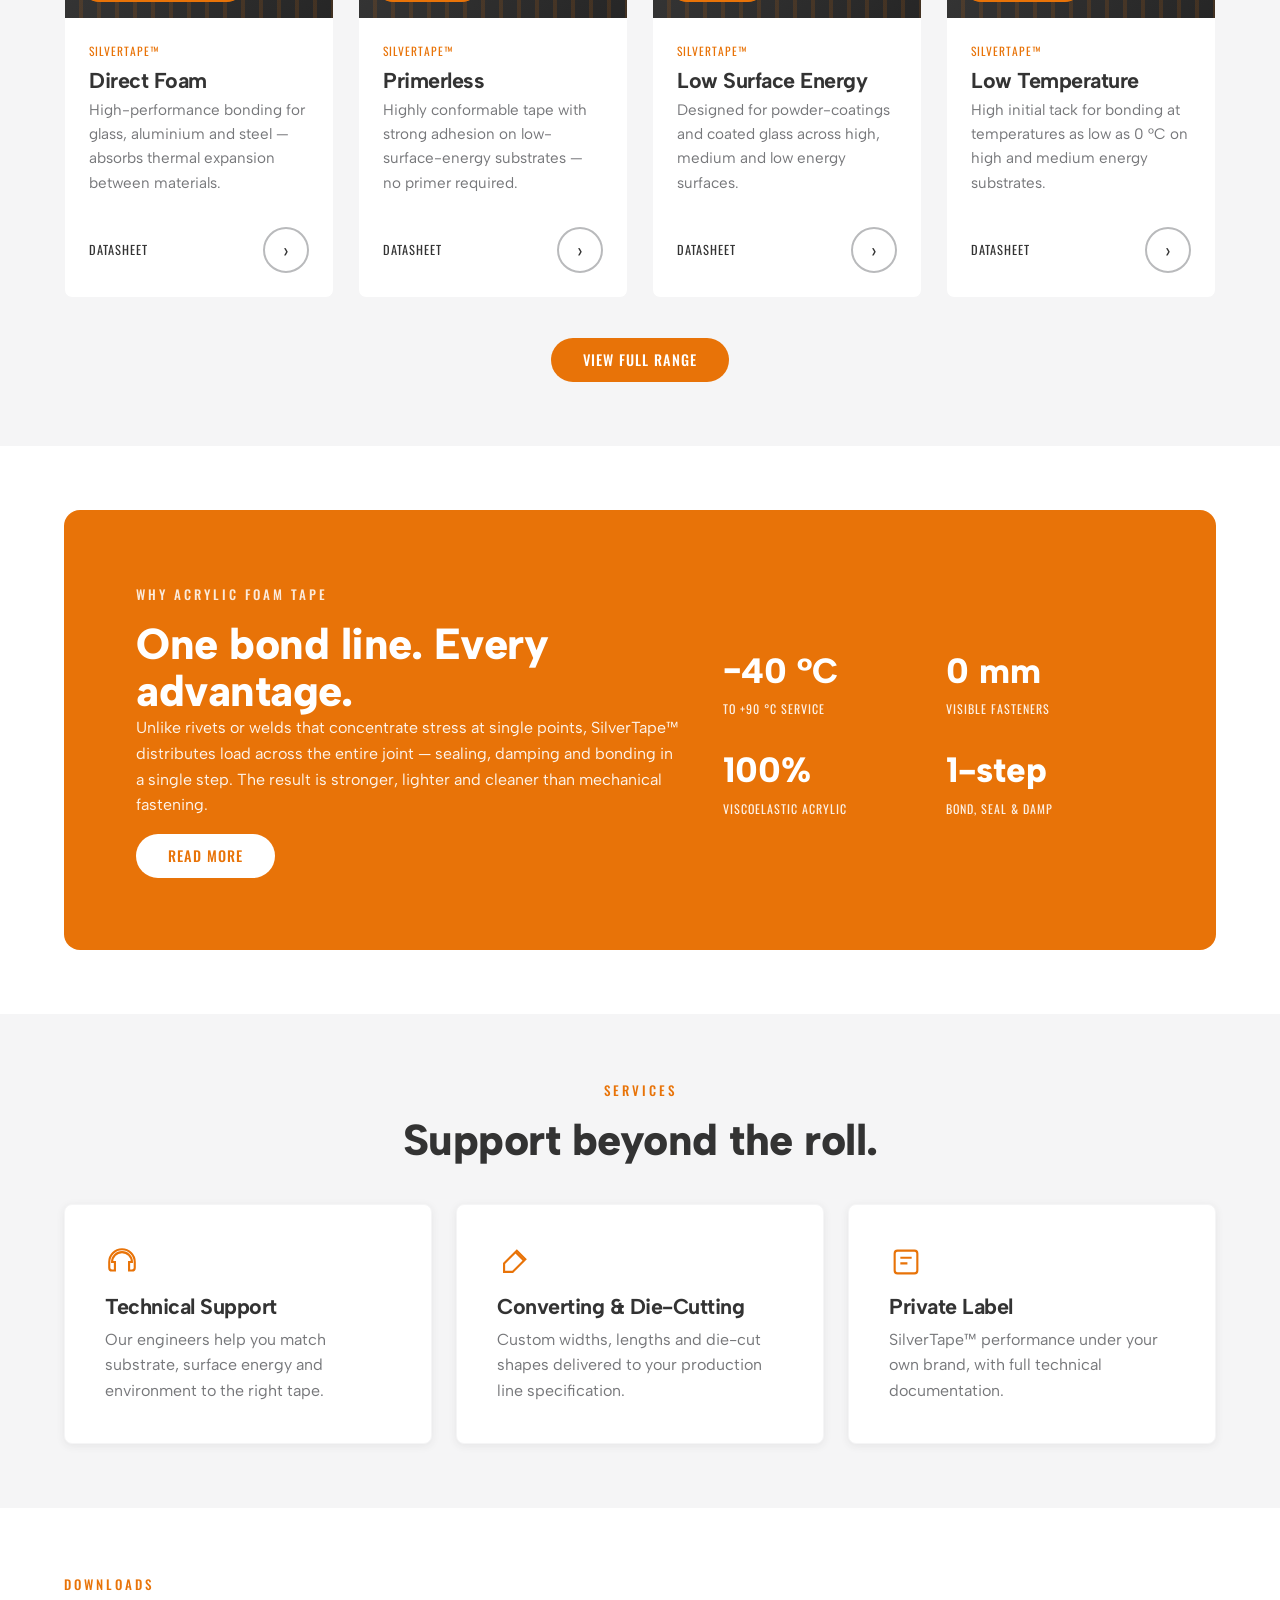
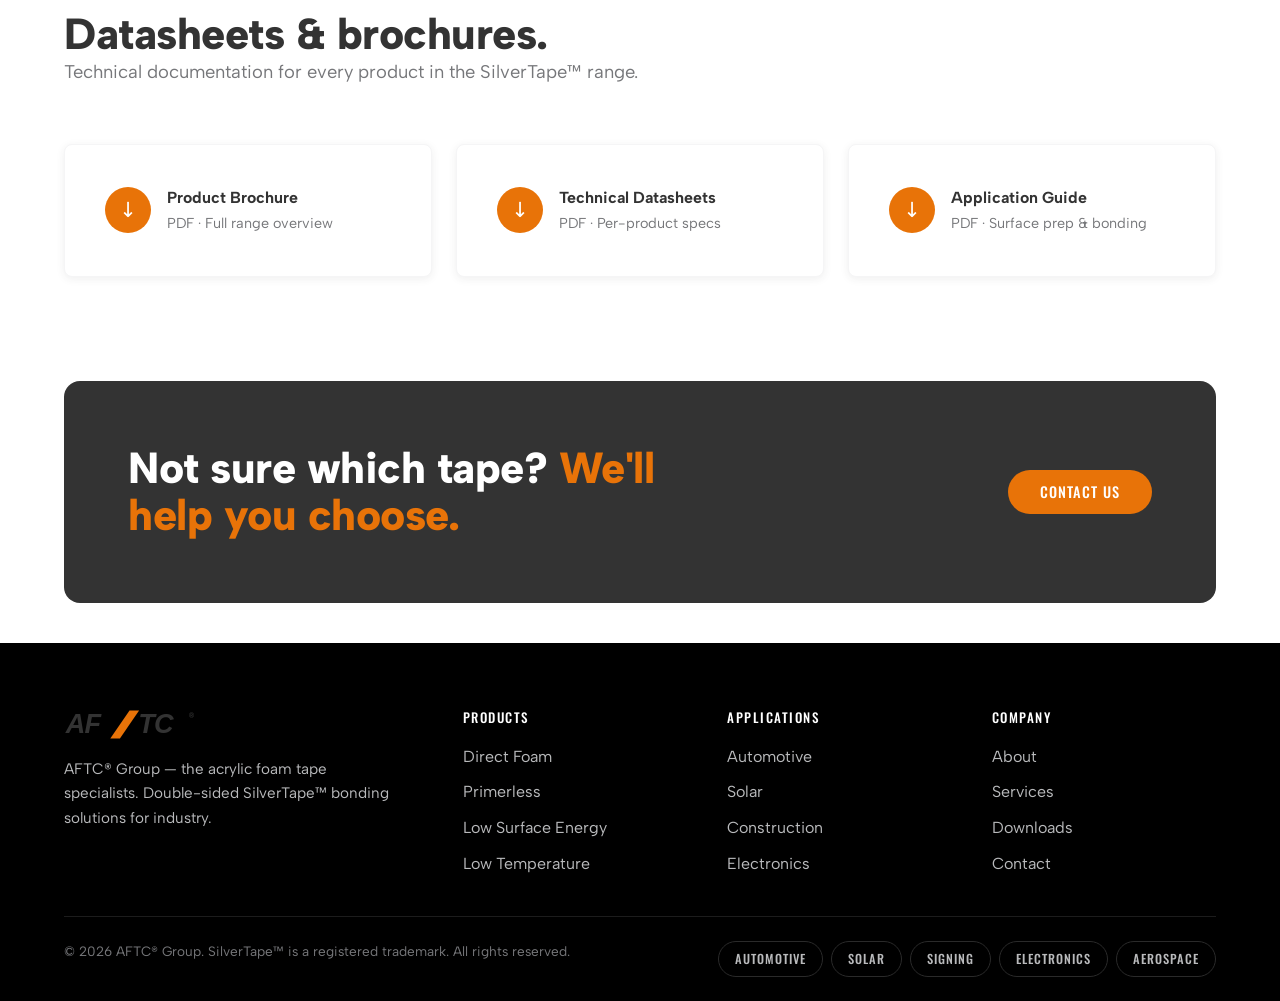
==== commit 89a5ee4e: "Build AFTC Group website from brand & design system Replace the scroll-video demo with a multi-page " ====
--- a/index.html
+++ b/index.html
@@ -1,73 +1,430 @@
 <!DOCTYPE html>
-<html lang="nl">
+<html lang="en">
 <head>
   <meta charset="UTF-8" />
   <meta name="viewport" content="width=device-width, initial-scale=1.0" />
-  <title>Scroll Video Demo</title>
-  <link rel="stylesheet" href="style.css" />
+  <title>AFTC® Group — The Acrylic Foam Tape Specialists</title>
+  <meta name="description" content="AFTC® Group manufactures SilverTape™ double-sided acrylic foam tapes (AFT) — high-performance bonding solutions for automotive, solar, signing, construction, transportation, electronics and aerospace." />
+  <link rel="icon" href="assets/img/logo.svg" />
+  <link rel="stylesheet" href="assets/css/style.css" />
 </head>
 <body>
 
-  <!-- Vaste video-achtergrond; scroll bepaalt hoe ver de video is afgespeeld -->
-  <div class="video-bg">
-    <video muted playsinline preload="auto" id="bg-video">
-      <source src="moving_the_ropes_light_turn_more_and_more_purple_wt83jrj3u7qhz86aoi25_1.mp4" type="video/mp4" />
-      Je browser ondersteunt geen HTML5-video.
-    </video>
-    <div class="overlay"></div>
-  </div>
-
-  <!-- Paarse sluier die aan het einde van de video het scherm vult -->
-  <div class="purple-veil" id="purple-veil"></div>
-
-  <main>
-    <!-- Scrub-zone: hierbinnen bestuurt scrollen de video -->
-    <div class="scrub" id="scrub">
-      <section class="hero">
-        <h1>Scroll Video</h1>
-        <p>Scroll naar beneden — de video loopt soepel mee</p>
-        <div class="scroll-hint">↓</div>
-      </section>
-
-      <section class="panel">
+  <!-- ============ HEADER ============ -->
+  <header class="site-header">
+    <div class="container">
+      <nav class="nav" data-open="false" aria-label="Primary">
+        <a class="nav__logo" href="index.html" aria-label="AFTC home">
+          <img src="assets/img/logo.svg" alt="AFTC" />
+        </a>
+
+        <ul class="nav__menu">
+          <li>
+            <span class="nav__link" tabindex="0">Company <span class="caret">▾</span></span>
+            <div class="dropdown">
+              <a href="index.html#about">About AFTC</a>
+              <a href="index.html#principles">Brand Principles</a>
+              <a href="index.html#quality">Quality &amp; R&amp;D</a>
+              <a href="contact.html">Careers &amp; Contact</a>
+            </div>
+          </li>
+          <li>
+            <span class="nav__link" tabindex="0">Applications <span class="caret">▾</span></span>
+            <div class="dropdown">
+              <a href="applications.html#automotive">Automotive</a>
+              <a href="applications.html#solar">Solar</a>
+              <a href="applications.html#signing">Signing</a>
+              <a href="applications.html#construction">Building &amp; Construction</a>
+              <a href="applications.html#electronics">Electronics</a>
+              <a href="applications.html">All applications</a>
+            </div>
+          </li>
+          <li>
+            <span class="nav__link" tabindex="0">Products <span class="caret">▾</span></span>
+            <div class="dropdown">
+              <a href="products.html#direct-foam">SilverTape™ Direct Foam</a>
+              <a href="products.html#primerless">SilverTape™ Primerless</a>
+              <a href="products.html#lse">SilverTape™ Low Surface Energy</a>
+              <a href="products.html#low-temp">SilverTape™ Low Temperature</a>
+              <a href="products.html">All products</a>
+            </div>
+          </li>
+          <li>
+            <span class="nav__link" tabindex="0">Downloads <span class="caret">▾</span></span>
+            <div class="dropdown">
+              <a href="index.html#downloads">Brochures</a>
+              <a href="index.html#downloads">Technical Datasheets</a>
+              <a href="index.html#downloads">Application Guides</a>
+            </div>
+          </li>
+          <li>
+            <span class="nav__link" tabindex="0">Services <span class="caret">▾</span></span>
+            <div class="dropdown">
+              <a href="index.html#services">Technical Support</a>
+              <a href="index.html#services">Converting &amp; Die-Cutting</a>
+              <a href="index.html#services">Private Label</a>
+            </div>
+          </li>
+        </ul>
+
+        <div class="nav__cta">
+          <a class="btn btn--primary" href="contact.html">Contact Us</a>
+          <button class="nav-toggle" aria-label="Menu" aria-expanded="false"><span></span><span></span><span></span></button>
+        </div>
+      </nav>
+    </div>
+  </header>
+
+  <!-- ============ HERO ============ -->
+  <section class="hero">
+    <div class="hero__bg"></div>
+    <div class="container">
+      <div class="hero__inner">
+        <span class="eyebrow">The Acrylic Foam Tape Specialists</span>
+        <h1 class="display">The best ideas <span class="accent-orange">stick.</span></h1>
+        <p class="hero__sub">SilverTape™ double-sided acrylic foam tapes replace rivets, welds and mechanical fasteners with a clean, permanent bond — engineered for the world's most demanding industries.</p>
+        <div class="hero__actions">
+          <a class="btn btn--primary" href="products.html">Explore Products</a>
+          <a class="btn btn--on-dark" href="applications.html">View Applications</a>
+        </div>
+        <div class="hero__stats">
+          <div class="hero__stat"><div class="num">100%</div><div class="lbl">Acrylic Foam Core</div></div>
+          <div class="hero__stat"><div class="num">8+</div><div class="lbl">Industries Served</div></div>
+          <div class="hero__stat"><div class="num">®</div><div class="lbl">SilverTape™ Trademark</div></div>
+        </div>
+      </div>
+    </div>
+  </section>
+
+  <!-- ============ ABOUT ============ -->
+  <section class="section" id="about">
+    <div class="container grid grid--2" style="align-items:center; gap:var(--s-5);">
+      <div class="reveal">
+        <span class="eyebrow">Who is AFTC</span>
+        <h2>A specialist manufacturer of <span class="accent" style="color:var(--orange)">acrylic foam tapes</span>.</h2>
+        <p class="lead">AFTC® Group manufactures double-sided viscoelastic 100% acrylic foam tapes under its registered trademark SilverTape™. These tapes replace traditional bonding methods — absorbing thermal expansion, dampening vibration and distributing stress across the entire bond line.</p>
+        <p>From automotive body panels to solar frames and architectural façades, our tapes deliver invisible, permanent joins that outperform mechanical fasteners in both strength and finish.</p>
+        <a class="btn btn--ghost" href="contact.html">Talk to an Engineer</a>
+      </div>
+      <div class="reveal grid grid--2" style="gap:var(--s-2);">
         <div class="card">
-          <h2>Scroll bestuurt de video</h2>
-          <p>De video staat vast op de achtergrond. Hoe verder je naar beneden
-             scrollt, hoe verder de video afspeelt — vloeiend, frame voor frame.</p>
-        </div>
-      </section>
-
-      <section class="panel alt">
+          <div class="icon">
+            <svg width="34" height="34" viewBox="0 0 24 24" fill="none" stroke="currentColor" stroke-width="1.5"><path d="M12 3l7 4v5c0 4.5-3 7.5-7 9-4-1.5-7-4.5-7-9V7l7-4z"/></svg>
+          </div>
+          <h3>Permanent Strength</h3>
+          <p>Viscoelastic bonds that flex, absorb shock and hold for the product's lifetime.</p>
+        </div>
         <div class="card">
-          <h2>Echt afspelen, geen springen</h2>
-          <p>Bij naar beneden scrollen speelt de video vooruit op een snelheid
-             die meeschaalt met je scroll. Daardoor zie je elk frame en is de
-             beweging soepel.</p>
-        </div>
-      </section>
-
-      <section class="panel">
+          <div class="icon">
+            <svg width="34" height="34" viewBox="0 0 24 24" fill="none" stroke="currentColor" stroke-width="1.5"><path d="M3 12h4l3-8 4 16 3-8h4"/></svg>
+          </div>
+          <h3>Data-Driven</h3>
+          <p>Every claim backed by datasheets, specifications and application testing.</p>
+        </div>
         <div class="card">
-          <h2>Naar het einde toe…</h2>
-          <p>Blijf scrollen. Aan het einde van de video kleurt het hele scherm
-             paars — in de tint die ook in de video voorbijkomt.</p>
-        </div>
-      </section>
-    </div>
-
-    <!-- De echte pagina, waar je in terechtkomt na de paarse overgang -->
-    <section class="real-page">
-      <div class="real-inner">
-        <h2>Welkom op de pagina</h2>
-        <p>Dit is de echte inhoud. De paarse overgang aan het einde van de video
-           loopt naadloos over in deze pagina.</p>
-        <p>Hier kun je je gewone content plaatsen: tekst, knoppen, secties — wat je
-           maar wilt.</p>
-        <a class="btn" href="#top">Terug naar boven</a>
-      </div>
-    </section>
-  </main>
-
-  <script src="script.js"></script>
+          <div class="icon">
+            <svg width="34" height="34" viewBox="0 0 24 24" fill="none" stroke="currentColor" stroke-width="1.5"><rect x="3" y="4" width="18" height="16" rx="2"/><path d="M3 9h18M8 4v5"/></svg>
+          </div>
+          <h3>Clean Finish</h3>
+          <p>No visible fasteners, no drilled holes — a seamless, corrosion-free surface.</p>
+        </div>
+        <div class="card">
+          <div class="icon">
+            <svg width="34" height="34" viewBox="0 0 24 24" fill="none" stroke="currentColor" stroke-width="1.5"><path d="M12 2v4M12 18v4M2 12h4M18 12h4M5 5l3 3M16 16l3 3M19 5l-3 3M8 16l-3 3"/><circle cx="12" cy="12" r="3"/></svg>
+          </div>
+          <h3>Thermal Resilience</h3>
+          <p>Absorbs differential expansion between dissimilar materials and temperatures.</p>
+        </div>
+      </div>
+    </div>
+  </section>
+
+  <!-- ============ BRAND PRINCIPLES ============ -->
+  <section class="section section--off" id="principles">
+    <div class="container">
+      <div class="center reveal" style="margin-bottom:var(--s-4);">
+        <span class="eyebrow">How we work</span>
+        <h2>Engineering-led. Industrial. Approachable.</h2>
+        <p class="lead">Three principles shape everything we make and every specification we publish.</p>
+      </div>
+      <div class="grid grid--3">
+        <div class="card reveal">
+          <div class="card__num">01</div>
+          <h3>Technical &amp; Precise</h3>
+          <p>Communication is engineering-led, factual and data-driven — datasheets, specifications and application guidance are front and centre.</p>
+        </div>
+        <div class="card reveal">
+          <div class="card__num">02</div>
+          <h3>Industrial &amp; Confident</h3>
+          <p>Bold orange accents against neutral greys convey strength, energy and dependability in demanding industrial environments.</p>
+        </div>
+        <div class="card reveal">
+          <div class="card__num">03</div>
+          <h3>Approachable Expertise</h3>
+          <p>A friendly, human tone keeps deep technical knowledge accessible — so choosing the right tape is simple.</p>
+        </div>
+      </div>
+    </div>
+  </section>
+
+  <!-- ============ APPLICATIONS / SECTORS ============ -->
+  <section class="section" id="applications">
+    <div class="container">
+      <div class="reveal" style="display:flex; justify-content:space-between; align-items:flex-end; flex-wrap:wrap; gap:var(--s-3); margin-bottom:var(--s-4);">
+        <div>
+          <span class="eyebrow">Applications</span>
+          <h2>Bonding across every industry.</h2>
+          <p class="lead">Select the sector that suits your needs — our tapes are engineered for each.</p>
+        </div>
+        <a class="btn btn--ghost" href="applications.html">All Applications</a>
+      </div>
+
+      <div class="grid grid--4">
+        <a class="sector reveal" href="applications.html#automotive" id="automotive">
+          <span class="icon">
+            <svg width="40" height="40" viewBox="0 0 24 24" fill="none" stroke="currentColor" stroke-width="1.3"><path d="M3 13l2-5a2 2 0 012-1.5h10A2 2 0 0119 8l2 5v5h-3v-2H6v2H3z"/><circle cx="7" cy="15.5" r="1.5"/><circle cx="17" cy="15.5" r="1.5"/></svg>
+          </span>
+          <h4>Automotive</h4>
+          <p>Body panels, trim, badges and emblems bonded without primer.</p>
+        </a>
+        <a class="sector reveal" href="applications.html#solar" id="solar">
+          <span class="icon">
+            <svg width="40" height="40" viewBox="0 0 24 24" fill="none" stroke="currentColor" stroke-width="1.3"><rect x="3" y="4" width="18" height="12" rx="1"/><path d="M3 8h18M3 12h18M9 4v12M15 4v12M8 20h8M12 16v4"/></svg>
+          </span>
+          <h4>Solar</h4>
+          <p>Frame and junction-box bonding that withstands the elements.</p>
+        </a>
+        <a class="sector reveal" href="applications.html#signing" id="signing">
+          <span class="icon">
+            <svg width="40" height="40" viewBox="0 0 24 24" fill="none" stroke="currentColor" stroke-width="1.3"><rect x="4" y="5" width="16" height="10" rx="1"/><path d="M12 15v4M8 19h8"/></svg>
+          </span>
+          <h4>Signing</h4>
+          <p>Clean, fastener-free mounting for illuminated and flat signage.</p>
+        </a>
+        <a class="sector reveal" href="applications.html#construction" id="construction">
+          <span class="icon">
+            <svg width="40" height="40" viewBox="0 0 24 24" fill="none" stroke="currentColor" stroke-width="1.3"><path d="M4 21V9l8-5 8 5v12"/><path d="M9 21v-6h6v6M4 9h16"/></svg>
+          </span>
+          <h4>Building &amp; Construction</h4>
+          <p>Façade panels and architectural cladding bonded invisibly.</p>
+        </a>
+        <a class="sector reveal" href="applications.html#transportation" id="transportation">
+          <span class="icon">
+            <svg width="40" height="40" viewBox="0 0 24 24" fill="none" stroke="currentColor" stroke-width="1.3"><rect x="4" y="4" width="16" height="13" rx="2"/><path d="M4 12h16M8 17v2M16 17v2"/><circle cx="8" cy="14" r="0.6"/><circle cx="16" cy="14" r="0.6"/></svg>
+          </span>
+          <h4>Transportation</h4>
+          <p>Rail and commercial vehicle assembly with vibration damping.</p>
+        </a>
+        <a class="sector reveal" href="applications.html#electronics" id="electronics">
+          <span class="icon">
+            <svg width="40" height="40" viewBox="0 0 24 24" fill="none" stroke="currentColor" stroke-width="1.3"><rect x="7" y="7" width="10" height="10" rx="1"/><path d="M9 2v3M15 2v3M9 19v3M15 19v3M2 9h3M2 15h3M19 9h3M19 15h3"/></svg>
+          </span>
+          <h4>Electronics</h4>
+          <p>Precision bonding for displays, housings and components.</p>
+        </a>
+        <a class="sector reveal" href="applications.html#aerospace" id="aerospace">
+          <span class="icon">
+            <svg width="40" height="40" viewBox="0 0 24 24" fill="none" stroke="currentColor" stroke-width="1.3"><path d="M12 2c2 3 3 6 3 10l4 3v2l-5-1-2 4-2-4-5 1v-2l4-3c0-4 1-7 3-10z"/></svg>
+          </span>
+          <h4>Aerospace</h4>
+          <p>Lightweight, high-strength bonds for demanding environments.</p>
+        </a>
+        <a class="sector reveal" href="applications.html#appliances" id="appliances">
+          <span class="icon">
+            <svg width="40" height="40" viewBox="0 0 24 24" fill="none" stroke="currentColor" stroke-width="1.3"><rect x="6" y="3" width="12" height="18" rx="2"/><path d="M6 8h12"/><circle cx="9" cy="5.5" r="0.6"/><circle cx="9" cy="14" r="2"/></svg>
+          </span>
+          <h4>Home Appliances</h4>
+          <p>White-goods bonding for ovens, refrigerators and dishwashers.</p>
+        </a>
+      </div>
+    </div>
+  </section>
+
+  <!-- ============ PRODUCTS ============ -->
+  <section class="section section--off" id="products">
+    <div class="container">
+      <div class="center reveal" style="margin-bottom:var(--s-4);">
+        <span class="eyebrow">SilverTape™ Range</span>
+        <h2>Select the product that suits your needs.</h2>
+        <p class="lead">A complete family of double-sided acrylic foam tapes, each engineered for a specific substrate and environment.</p>
+      </div>
+      <div class="grid grid--4">
+        <article class="product reveal" id="direct-foam">
+          <div class="product__media"><span class="pill pill--orange">High Surface Energy</span></div>
+          <div class="product__body">
+            <div class="sub">SilverTape™</div>
+            <h3>Direct Foam</h3>
+            <p>High-performance bonding for glass, aluminium and steel — absorbs thermal expansion between materials.</p>
+            <div class="product__foot"><span class="link">Datasheet</span><span class="icon-btn icon-btn--ghost">›</span></div>
+          </div>
+        </article>
+        <article class="product reveal" id="primerless">
+          <div class="product__media"><span class="pill pill--orange">Automotive</span></div>
+          <div class="product__body">
+            <div class="sub">SilverTape™</div>
+            <h3>Primerless</h3>
+            <p>Highly conformable tape with strong adhesion on low-surface-energy substrates — no primer required.</p>
+            <div class="product__foot"><span class="link">Datasheet</span><span class="icon-btn icon-btn--ghost">›</span></div>
+          </div>
+        </article>
+        <article class="product reveal" id="lse">
+          <div class="product__media"><span class="pill pill--orange">Soft Foam</span></div>
+          <div class="product__body">
+            <div class="sub">SilverTape™</div>
+            <h3>Low Surface Energy</h3>
+            <p>Designed for powder-coatings and coated glass across high, medium and low energy surfaces.</p>
+            <div class="product__foot"><span class="link">Datasheet</span><span class="icon-btn icon-btn--ghost">›</span></div>
+          </div>
+        </article>
+        <article class="product reveal" id="low-temp">
+          <div class="product__media"><span class="pill pill--orange">Cold Bonding</span></div>
+          <div class="product__body">
+            <div class="sub">SilverTape™</div>
+            <h3>Low Temperature</h3>
+            <p>High initial tack for bonding at temperatures as low as 0&nbsp;°C on high and medium energy substrates.</p>
+            <div class="product__foot"><span class="link">Datasheet</span><span class="icon-btn icon-btn--ghost">›</span></div>
+          </div>
+        </article>
+      </div>
+      <div class="center" style="margin-top:var(--s-4);">
+        <a class="btn btn--primary" href="products.html">View Full Range</a>
+      </div>
+    </div>
+  </section>
+
+  <!-- ============ ORANGE FEATURE PANEL ============ -->
+  <section class="section" id="quality">
+    <div class="container">
+      <div class="feature-panel reveal">
+        <div>
+          <span class="eyebrow">Why acrylic foam tape</span>
+          <h2>One bond line. Every advantage.</h2>
+          <p>Unlike rivets or welds that concentrate stress at single points, SilverTape™ distributes load across the entire joint — sealing, damping and bonding in a single step. The result is stronger, lighter and cleaner than mechanical fastening.</p>
+          <a class="btn btn--primary" href="products.html">Read More</a>
+        </div>
+        <div class="feature-panel__stats">
+          <div><div class="num">−40&nbsp;°C</div><div class="lbl">to +90&nbsp;°C service</div></div>
+          <div><div class="num">0&nbsp;mm</div><div class="lbl">visible fasteners</div></div>
+          <div><div class="num">100%</div><div class="lbl">viscoelastic acrylic</div></div>
+          <div><div class="num">1-step</div><div class="lbl">bond, seal &amp; damp</div></div>
+        </div>
+      </div>
+    </div>
+  </section>
+
+  <!-- ============ SERVICES ============ -->
+  <section class="section section--off" id="services">
+    <div class="container">
+      <div class="center reveal" style="margin-bottom:var(--s-4);">
+        <span class="eyebrow">Services</span>
+        <h2>Support beyond the roll.</h2>
+      </div>
+      <div class="grid grid--3">
+        <div class="card reveal">
+          <div class="icon"><svg width="34" height="34" viewBox="0 0 24 24" fill="none" stroke="currentColor" stroke-width="1.5"><path d="M12 3a9 9 0 00-9 9v4a2 2 0 002 2h2v-6H5v-0a7 7 0 0114 0v0h-2v6h2a2 2 0 002-2v-4a9 9 0 00-9-9z"/></svg></div>
+          <h3>Technical Support</h3>
+          <p>Our engineers help you match substrate, surface energy and environment to the right tape.</p>
+        </div>
+        <div class="card reveal">
+          <div class="icon"><svg width="34" height="34" viewBox="0 0 24 24" fill="none" stroke="currentColor" stroke-width="1.5"><path d="M14 4l6 6-9 9H5v-6l9-9z"/><path d="M13 5l6 6"/></svg></div>
+          <h3>Converting &amp; Die-Cutting</h3>
+          <p>Custom widths, lengths and die-cut shapes delivered to your production line specification.</p>
+        </div>
+        <div class="card reveal">
+          <div class="icon"><svg width="34" height="34" viewBox="0 0 24 24" fill="none" stroke="currentColor" stroke-width="1.5"><rect x="4" y="4" width="16" height="16" rx="2"/><path d="M8 9h8M8 13h5"/></svg></div>
+          <h3>Private Label</h3>
+          <p>SilverTape™ performance under your own brand, with full technical documentation.</p>
+        </div>
+      </div>
+    </div>
+  </section>
+
+  <!-- ============ DOWNLOADS ============ -->
+  <section class="section" id="downloads">
+    <div class="container">
+      <div class="reveal" style="display:flex; justify-content:space-between; align-items:flex-end; flex-wrap:wrap; gap:var(--s-3); margin-bottom:var(--s-4);">
+        <div>
+          <span class="eyebrow">Downloads</span>
+          <h2>Datasheets &amp; brochures.</h2>
+          <p class="lead">Technical documentation for every product in the SilverTape™ range.</p>
+        </div>
+      </div>
+      <div class="grid grid--3">
+        <a class="card reveal" href="#" style="display:flex; align-items:center; gap:var(--s-2);">
+          <span class="icon-btn">↓</span>
+          <div><b style="display:block">Product Brochure</b><span style="color:var(--steel); font-size:.9rem;">PDF · Full range overview</span></div>
+        </a>
+        <a class="card reveal" href="#" style="display:flex; align-items:center; gap:var(--s-2);">
+          <span class="icon-btn">↓</span>
+          <div><b style="display:block">Technical Datasheets</b><span style="color:var(--steel); font-size:.9rem;">PDF · Per-product specs</span></div>
+        </a>
+        <a class="card reveal" href="#" style="display:flex; align-items:center; gap:var(--s-2);">
+          <span class="icon-btn">↓</span>
+          <div><b style="display:block">Application Guide</b><span style="color:var(--steel); font-size:.9rem;">PDF · Surface prep &amp; bonding</span></div>
+        </a>
+      </div>
+    </div>
+  </section>
+
+  <!-- ============ CTA ============ -->
+  <section class="section section--tight">
+    <div class="container">
+      <div class="cta reveal">
+        <h2>Not sure which tape? <span class="accent-orange">We'll help you choose.</span></h2>
+        <a class="btn btn--primary" href="contact.html">Contact Us</a>
+      </div>
+    </div>
+  </section>
+
+  <!-- ============ FOOTER ============ -->
+  <footer class="footer">
+    <div class="container">
+      <div class="footer__grid">
+        <div class="footer__brand">
+          <img src="assets/img/logo.svg" alt="AFTC" style="--logo-fill:#fff" />
+          <p>AFTC® Group — the acrylic foam tape specialists. Double-sided SilverTape™ bonding solutions for industry.</p>
+        </div>
+        <div>
+          <h5>Products</h5>
+          <ul>
+            <li><a href="products.html#direct-foam">Direct Foam</a></li>
+            <li><a href="products.html#primerless">Primerless</a></li>
+            <li><a href="products.html#lse">Low Surface Energy</a></li>
+            <li><a href="products.html#low-temp">Low Temperature</a></li>
+          </ul>
+        </div>
+        <div>
+          <h5>Applications</h5>
+          <ul>
+            <li><a href="applications.html#automotive">Automotive</a></li>
+            <li><a href="applications.html#solar">Solar</a></li>
+            <li><a href="applications.html#construction">Construction</a></li>
+            <li><a href="applications.html#electronics">Electronics</a></li>
+          </ul>
+        </div>
+        <div>
+          <h5>Company</h5>
+          <ul>
+            <li><a href="index.html#about">About</a></li>
+            <li><a href="index.html#services">Services</a></li>
+            <li><a href="index.html#downloads">Downloads</a></li>
+            <li><a href="contact.html">Contact</a></li>
+          </ul>
+        </div>
+      </div>
+      <div class="footer__bottom">
+        <span>© 2026 AFTC® Group. SilverTape™ is a registered trademark. All rights reserved.</span>
+        <div class="pill-row">
+          <span class="pill">Automotive</span>
+          <span class="pill">Solar</span>
+          <span class="pill">Signing</span>
+          <span class="pill">Electronics</span>
+          <span class="pill">Aerospace</span>
+        </div>
+      </div>
+    </div>
+  </footer>
+
+  <script src="assets/js/main.js"></script>
 </body>
 </html>
--- a/assets/css/style.css
+++ b/assets/css/style.css
@@ -0,0 +1,425 @@
+/* ============================================================
+   AFTC® Group — Brand & Design System
+   Implements the AFTC Brand & Design System v1.0
+   Fonts: Albert Sans (headings/body), Oswald (labels/UI),
+          Varela Round (rounded accent)
+   ============================================================ */
+
+@import url('https://fonts.googleapis.com/css2?family=Albert+Sans:ital,wght@0,400;0,500;0,600;0,700;0,800;1,700;1,800&family=Oswald:wght@300;400;500&family=Varela+Round&display=swap');
+
+/* -------- Design tokens -------- */
+:root {
+  /* Colour palette */
+  --orange:      #E87308;
+  --orange-dark: #C55F04;
+  --steel:       #76777A;
+  --charcoal:    #333333;
+  --black:       #000000;
+  --light-grey:  #B9BABC;
+  --off-white:   #F5F5F6;
+  --white:       #FFFFFF;
+  --pale-blue:   #DBEEF3;
+
+  /* Typography */
+  --font-head: 'Albert Sans', system-ui, sans-serif;
+  --font-body: 'Albert Sans', system-ui, sans-serif;
+  --font-label:'Oswald', system-ui, sans-serif;
+  --font-accent:'Varela Round', system-ui, sans-serif;
+
+  /* Spacing scale (8px base) */
+  --s-1: 8px;
+  --s-2: 16px;
+  --s-3: 24px;
+  --s-4: 40px;
+  --s-5: 64px;
+
+  /* Radius */
+  --r-card: 8px;
+  --r-pill: 999px;
+
+  --maxw: 1200px;
+  --shadow-sm: 0 2px 8px rgba(51,51,51,.08);
+  --shadow-md: 0 12px 32px rgba(51,51,51,.12);
+}
+
+/* -------- Reset -------- */
+*, *::before, *::after { box-sizing: border-box; }
+html { scroll-behavior: smooth; }
+body {
+  margin: 0;
+  font-family: var(--font-body);
+  color: var(--charcoal);
+  background: var(--white);
+  line-height: 1.6;
+  -webkit-font-smoothing: antialiased;
+}
+img, svg { display: block; max-width: 100%; }
+a { color: inherit; text-decoration: none; }
+
+/* -------- Typography scale -------- */
+h1, h2, h3, h4 { font-family: var(--font-head); font-weight: 800; line-height: 1.08; margin: 0; letter-spacing: -.5px; }
+.display { font-size: clamp(2.6rem, 6vw, 4.6rem); font-weight: 800; }
+h2 { font-size: clamp(1.8rem, 3.4vw, 2.8rem); }
+h3 { font-size: 1.35rem; font-weight: 700; }
+p  { margin: 0 0 var(--s-2); }
+
+.eyebrow {
+  font-family: var(--font-label);
+  text-transform: uppercase;
+  letter-spacing: 3px;
+  font-weight: 500;
+  font-size: .82rem;
+  color: var(--orange);
+  margin: 0 0 var(--s-2);
+  display: inline-block;
+}
+.eyebrow.on-dark { color: var(--orange); }
+.accent { font-family: var(--font-accent); }
+.lead { font-size: 1.15rem; color: var(--steel); max-width: 60ch; }
+
+/* -------- Layout -------- */
+.container { width: 100%; max-width: var(--maxw); margin: 0 auto; padding: 0 var(--s-3); }
+.section { padding: var(--s-5) 0; }
+.section--tight { padding: var(--s-4) 0; }
+.section--off { background: var(--off-white); }
+.section--charcoal { background: var(--charcoal); color: var(--white); }
+.section--charcoal .lead { color: var(--light-grey); }
+.section--pale { background: var(--pale-blue); }
+.center { text-align: center; }
+.center .lead { margin-left: auto; margin-right: auto; }
+
+/* -------- Buttons (pill geometry, uppercase) -------- */
+.btn {
+  display: inline-flex;
+  align-items: center;
+  gap: 10px;
+  font-family: var(--font-label);
+  font-weight: 500;
+  text-transform: uppercase;
+  letter-spacing: 1px;
+  font-size: .9rem;
+  padding: 13px 30px;
+  border-radius: var(--r-pill);
+  border: 2px solid transparent;
+  cursor: pointer;
+  transition: transform .15s ease, background .2s ease, color .2s ease, border-color .2s ease;
+  line-height: 1;
+}
+.btn:hover { transform: translateY(-2px); }
+.btn--primary { background: var(--orange); color: var(--white); }
+.btn--primary:hover { background: var(--orange-dark); }
+.btn--ghost { background: transparent; color: var(--charcoal); border-color: var(--light-grey); }
+.btn--ghost:hover { border-color: var(--orange); color: var(--orange); }
+.btn--on-dark { background: transparent; color: var(--white); border-color: rgba(255,255,255,.4); }
+.btn--on-dark:hover { border-color: var(--orange); color: var(--orange); }
+
+/* Circular icon button */
+.icon-btn {
+  width: 46px; height: 46px;
+  border-radius: 50%;
+  display: inline-flex; align-items: center; justify-content: center;
+  background: var(--orange); color: var(--white);
+  border: none; cursor: pointer; font-size: 1.3rem; line-height: 1;
+  transition: transform .15s ease, background .2s ease;
+}
+.icon-btn:hover { transform: translateY(-2px); background: var(--orange-dark); }
+.icon-btn--ghost { background: transparent; border: 2px solid var(--light-grey); color: var(--charcoal); }
+.icon-btn--ghost:hover { border-color: var(--orange); color: var(--orange); }
+
+/* -------- Category / tag pills -------- */
+.pill {
+  display: inline-block;
+  font-family: var(--font-label);
+  text-transform: uppercase;
+  letter-spacing: 1px;
+  font-weight: 500;
+  font-size: .78rem;
+  padding: 7px 16px;
+  border-radius: var(--r-pill);
+  background: var(--off-white);
+  color: var(--steel);
+  border: 1px solid var(--light-grey);
+}
+.pill--orange { background: var(--orange); color: var(--white); border-color: var(--orange); }
+.pill-row { display: flex; flex-wrap: wrap; gap: var(--s-1); }
+
+/* ============================================================
+   HEADER / NAV
+   ============================================================ */
+.site-header {
+  position: sticky; top: 0; z-index: 50;
+  background: rgba(255,255,255,.92);
+  backdrop-filter: blur(10px);
+  border-bottom: 1px solid var(--off-white);
+}
+.nav {
+  display: flex; align-items: center; justify-content: space-between;
+  height: 74px; gap: var(--s-3);
+}
+.nav__logo img { height: 34px; }
+.nav__menu { display: flex; align-items: center; gap: var(--s-3); list-style: none; margin: 0; padding: 0; }
+.nav__menu > li { position: relative; }
+.nav__link {
+  font-family: var(--font-label);
+  text-transform: uppercase;
+  letter-spacing: 1px;
+  font-weight: 400;
+  font-size: .9rem;
+  color: var(--charcoal);
+  padding: 26px 2px;
+  display: inline-flex; align-items: center; gap: 6px;
+  cursor: pointer;
+}
+.nav__link:hover { color: var(--orange); }
+.nav__link .caret { font-size: .6rem; opacity: .6; }
+
+/* dropdown */
+.dropdown {
+  position: absolute; top: 100%; left: 50%; transform: translateX(-50%) translateY(8px);
+  min-width: 240px;
+  background: var(--white);
+  border: 1px solid var(--off-white);
+  border-radius: var(--r-card);
+  box-shadow: var(--shadow-md);
+  padding: var(--s-1);
+  opacity: 0; visibility: hidden; transition: all .18s ease;
+}
+.nav__menu > li:hover .dropdown,
+.nav__menu > li:focus-within .dropdown { opacity: 1; visibility: visible; transform: translateX(-50%) translateY(0); }
+.dropdown a {
+  display: block; padding: 10px 14px; border-radius: 6px;
+  font-size: .95rem; color: var(--charcoal);
+}
+.dropdown a:hover { background: var(--off-white); color: var(--orange); }
+.nav__cta { display: flex; align-items: center; gap: var(--s-2); }
+
+.nav-toggle { display: none; background: none; border: none; cursor: pointer; padding: 8px; }
+.nav-toggle span { display: block; width: 24px; height: 2px; background: var(--charcoal); margin: 5px 0; transition: .2s; }
+
+/* ============================================================
+   HERO — industrial photo + dark overlay
+   ============================================================ */
+.hero {
+  position: relative;
+  color: var(--white);
+  overflow: hidden;
+  background: var(--charcoal);
+}
+.hero__bg {
+  position: absolute; inset: 0;
+  background:
+    linear-gradient(115deg, rgba(51,51,51,.94) 0%, rgba(51,51,51,.72) 45%, rgba(51,51,51,.35) 100%),
+    repeating-linear-gradient(135deg, #2b2b2b 0 22px, #313131 22px 44px);
+}
+.hero__bg::after {
+  content: ""; position: absolute; right: -6%; bottom: -12%;
+  width: 560px; height: 560px; border-radius: 50%;
+  background: radial-gradient(circle at 40% 40%, rgba(232,115,8,.55), rgba(232,115,8,0) 62%);
+  filter: blur(6px);
+}
+.hero__inner { position: relative; z-index: 1; padding: clamp(70px, 12vw, 140px) 0; max-width: 720px; }
+.hero .display { color: var(--white); }
+.hero .display .accent-orange { color: var(--orange); }
+.hero__sub { font-size: 1.2rem; color: var(--light-grey); margin: var(--s-3) 0 var(--s-4); max-width: 54ch; }
+.hero__actions { display: flex; flex-wrap: wrap; gap: var(--s-2); align-items: center; }
+.hero__stats { display: flex; gap: var(--s-5); margin-top: var(--s-5); flex-wrap: wrap; }
+.hero__stat .num { font-size: 2.4rem; font-weight: 800; color: var(--orange); font-family: var(--font-head); }
+.hero__stat .lbl { font-family: var(--font-label); text-transform: uppercase; letter-spacing: 1px; font-size: .78rem; color: var(--light-grey); }
+
+/* ============================================================
+   BRAND PRINCIPLES / FEATURE CARDS
+   ============================================================ */
+.grid { display: grid; gap: var(--s-3); }
+.grid--3 { grid-template-columns: repeat(3, 1fr); }
+.grid--4 { grid-template-columns: repeat(4, 1fr); }
+.grid--2 { grid-template-columns: repeat(2, 1fr); }
+
+.card {
+  background: var(--white);
+  border: 1px solid var(--off-white);
+  border-radius: var(--r-card);
+  padding: var(--s-4);
+  box-shadow: var(--shadow-sm);
+  transition: transform .2s ease, box-shadow .2s ease;
+}
+.card:hover { transform: translateY(-4px); box-shadow: var(--shadow-md); }
+.card__num {
+  font-family: var(--font-head); font-weight: 800; font-size: 1rem;
+  color: var(--white); background: var(--orange);
+  width: 40px; height: 40px; border-radius: 50%;
+  display: flex; align-items: center; justify-content: center; margin-bottom: var(--s-2);
+}
+.card h3 { margin-bottom: var(--s-1); }
+.card p { color: var(--steel); margin: 0; }
+.card .icon { color: var(--orange); margin-bottom: var(--s-2); }
+
+/* ============================================================
+   APPLICATIONS / SECTORS GRID (line icons)
+   ============================================================ */
+.sector {
+  display: flex; flex-direction: column; align-items: flex-start; gap: var(--s-2);
+  padding: var(--s-3);
+  border: 1px solid var(--off-white);
+  border-radius: var(--r-card);
+  background: var(--white);
+  transition: .2s ease;
+}
+.sector:hover { border-color: var(--orange); transform: translateY(-3px); box-shadow: var(--shadow-sm); }
+.sector .icon { color: var(--charcoal); }
+.sector:hover .icon { color: var(--orange); }
+.sector h4 { font-size: 1.05rem; font-weight: 700; }
+.sector p { font-size: .92rem; color: var(--steel); margin: 0; }
+
+/* ============================================================
+   SOLID ORANGE FEATURE PANEL
+   ============================================================ */
+.feature-panel {
+  background: var(--orange);
+  color: var(--white);
+  border-radius: 16px;
+  padding: clamp(40px, 6vw, 72px);
+  display: grid; grid-template-columns: 1.3fr 1fr; gap: var(--s-4); align-items: center;
+}
+.feature-panel h2 { color: var(--white); }
+.feature-panel .eyebrow { color: rgba(255,255,255,.85); }
+.feature-panel p { color: rgba(255,255,255,.92); }
+.feature-panel .btn--primary { background: var(--white); color: var(--orange); }
+.feature-panel .btn--primary:hover { background: var(--charcoal); color: var(--white); }
+.feature-panel__stats { display: grid; grid-template-columns: 1fr 1fr; gap: var(--s-3); }
+.feature-panel__stats .num { font-size: 2.2rem; font-weight: 800; }
+.feature-panel__stats .lbl { font-family: var(--font-label); text-transform: uppercase; letter-spacing: 1px; font-size: .75rem; opacity: .9; }
+
+/* ============================================================
+   PRODUCTS
+   ============================================================ */
+.product {
+  border: 1px solid var(--off-white); border-radius: var(--r-card);
+  overflow: hidden; background: var(--white); transition: .2s ease; display: flex; flex-direction: column;
+}
+.product:hover { transform: translateY(-4px); box-shadow: var(--shadow-md); }
+.product__media {
+  height: 150px; position: relative;
+  background: linear-gradient(135deg, #3a3a3a, #262626);
+  display: flex; align-items: flex-end; padding: var(--s-2);
+}
+.product__media::before {
+  content: ""; position: absolute; inset: 0;
+  background: repeating-linear-gradient(90deg, rgba(232,115,8,.0) 0 14px, rgba(232,115,8,.14) 14px 18px);
+}
+.product__media .pill { position: relative; }
+.product__body { padding: var(--s-3); flex: 1; display: flex; flex-direction: column; }
+.product__body h3 { margin-bottom: 6px; }
+.product__body .sub { font-family: var(--font-label); text-transform: uppercase; letter-spacing: 1px; font-size: .72rem; color: var(--orange); margin-bottom: var(--s-1); }
+.product__body p { color: var(--steel); font-size: .95rem; }
+.product__foot { margin-top: auto; padding-top: var(--s-2); display: flex; align-items: center; justify-content: space-between; }
+.product__foot .link { font-family: var(--font-label); text-transform: uppercase; font-size: .78rem; letter-spacing: 1px; color: var(--charcoal); }
+.product:hover .product__foot .link { color: var(--orange); }
+
+/* spec table */
+.spec-table { width: 100%; border-collapse: collapse; font-size: .95rem; }
+.spec-table th, .spec-table td { text-align: left; padding: 14px 16px; border-bottom: 1px solid var(--off-white); }
+.spec-table th { font-family: var(--font-label); text-transform: uppercase; letter-spacing: 1px; font-size: .75rem; color: var(--steel); }
+.spec-table tbody tr:hover { background: var(--off-white); }
+
+/* ============================================================
+   CTA STRIP
+   ============================================================ */
+.cta {
+  background: var(--charcoal); color: var(--white);
+  border-radius: 16px; padding: clamp(40px, 6vw, 64px);
+  display: flex; align-items: center; justify-content: space-between; gap: var(--s-4); flex-wrap: wrap;
+}
+.cta h2 { color: var(--white); max-width: 22ch; }
+.cta .accent-orange { color: var(--orange); }
+
+/* ============================================================
+   FORM
+   ============================================================ */
+.form { display: grid; gap: var(--s-2); }
+.form .row { display: grid; grid-template-columns: 1fr 1fr; gap: var(--s-2); }
+.field label { font-family: var(--font-label); text-transform: uppercase; letter-spacing: 1px; font-size: .74rem; color: var(--steel); display: block; margin-bottom: 6px; }
+.field input, .field select, .field textarea {
+  width: 100%; padding: 12px 14px; border: 1px solid var(--light-grey); border-radius: var(--r-card);
+  font-family: var(--font-body); font-size: 1rem; background: var(--white); color: var(--charcoal);
+}
+.field input:focus, .field select:focus, .field textarea:focus { outline: none; border-color: var(--orange); box-shadow: 0 0 0 3px rgba(232,115,8,.15); }
+.field textarea { min-height: 130px; resize: vertical; }
+
+.info-list { list-style: none; padding: 0; margin: 0; display: grid; gap: var(--s-3); }
+.info-list li { display: flex; gap: var(--s-2); align-items: flex-start; }
+.info-list .icon { color: var(--orange); flex-shrink: 0; }
+.info-list b { font-family: var(--font-label); text-transform: uppercase; letter-spacing: 1px; font-size: .78rem; color: var(--steel); display: block; }
+
+/* ============================================================
+   PAGE HEADER (interior pages)
+   ============================================================ */
+.page-head {
+  background: var(--charcoal); color: var(--white);
+  position: relative; overflow: hidden;
+}
+.page-head__bg {
+  position: absolute; inset: 0;
+  background:
+    linear-gradient(120deg, rgba(51,51,51,.96), rgba(51,51,51,.55)),
+    repeating-linear-gradient(135deg, #2b2b2b 0 22px, #313131 22px 44px);
+}
+.page-head__inner { position: relative; z-index: 1; padding: clamp(56px, 9vw, 96px) 0; }
+.page-head h1 { color: var(--white); max-width: 20ch; }
+.page-head p { color: var(--light-grey); max-width: 56ch; margin-top: var(--s-2); }
+.breadcrumb { font-family: var(--font-label); text-transform: uppercase; letter-spacing: 1px; font-size: .74rem; color: var(--light-grey); margin-bottom: var(--s-2); }
+.breadcrumb a:hover { color: var(--orange); }
+
+/* ============================================================
+   FOOTER
+   ============================================================ */
+.footer { background: var(--black); color: var(--light-grey); padding: var(--s-5) 0 var(--s-3); }
+.footer__grid { display: grid; grid-template-columns: 1.6fr 1fr 1fr 1fr; gap: var(--s-4); }
+.footer h5 { font-family: var(--font-label); text-transform: uppercase; letter-spacing: 1.5px; font-size: .82rem; color: var(--white); margin: 0 0 var(--s-2); font-weight: 500; }
+.footer ul { list-style: none; padding: 0; margin: 0; display: grid; gap: 10px; }
+.footer a:hover { color: var(--orange); }
+.footer__brand img { height: 34px; margin-bottom: var(--s-2); }
+.footer__brand p { max-width: 34ch; font-size: .95rem; }
+.footer__bottom {
+  border-top: 1px solid #1c1c1c; margin-top: var(--s-4); padding-top: var(--s-3);
+  display: flex; justify-content: space-between; flex-wrap: wrap; gap: var(--s-2);
+  font-size: .85rem; color: var(--steel);
+}
+.footer__bottom .pill-row .pill { background: transparent; color: var(--light-grey); border-color: #2a2a2a; }
+
+/* ============================================================
+   REVEAL ANIMATION
+   ============================================================ */
+.reveal { opacity: 0; transform: translateY(24px); transition: opacity .6s ease, transform .6s ease; }
+.reveal.in { opacity: 1; transform: none; }
+
+/* ============================================================
+   RESPONSIVE
+   ============================================================ */
+@media (max-width: 960px) {
+  .grid--4 { grid-template-columns: repeat(2, 1fr); }
+  .grid--3 { grid-template-columns: repeat(2, 1fr); }
+  .feature-panel { grid-template-columns: 1fr; }
+  .footer__grid { grid-template-columns: 1fr 1fr; }
+}
+@media (max-width: 720px) {
+  .nav__menu, .nav__cta .btn { display: none; }
+  .nav-toggle { display: block; }
+  .nav[data-open="true"] .nav__menu {
+    display: flex; flex-direction: column; align-items: flex-start;
+    position: absolute; top: 74px; left: 0; right: 0;
+    background: var(--white); padding: var(--s-2) var(--s-3);
+    border-bottom: 1px solid var(--off-white); box-shadow: var(--shadow-md); gap: var(--s-1);
+  }
+  .nav[data-open="true"] .nav__link { padding: 12px 0; }
+  .nav[data-open="true"] .dropdown { position: static; opacity: 1; visibility: visible; transform: none; box-shadow: none; border: none; padding: 0 0 var(--s-1) var(--s-2); min-width: 0; }
+  .grid--3, .grid--4, .grid--2 { grid-template-columns: 1fr; }
+  .form .row { grid-template-columns: 1fr; }
+  .footer__grid { grid-template-columns: 1fr; }
+  .hero__stats { gap: var(--s-4); }
+  .cta { flex-direction: column; align-items: flex-start; }
+}
+
+@media (prefers-reduced-motion: reduce) {
+  * { scroll-behavior: auto !important; }
+  .reveal { opacity: 1; transform: none; transition: none; }
+}
